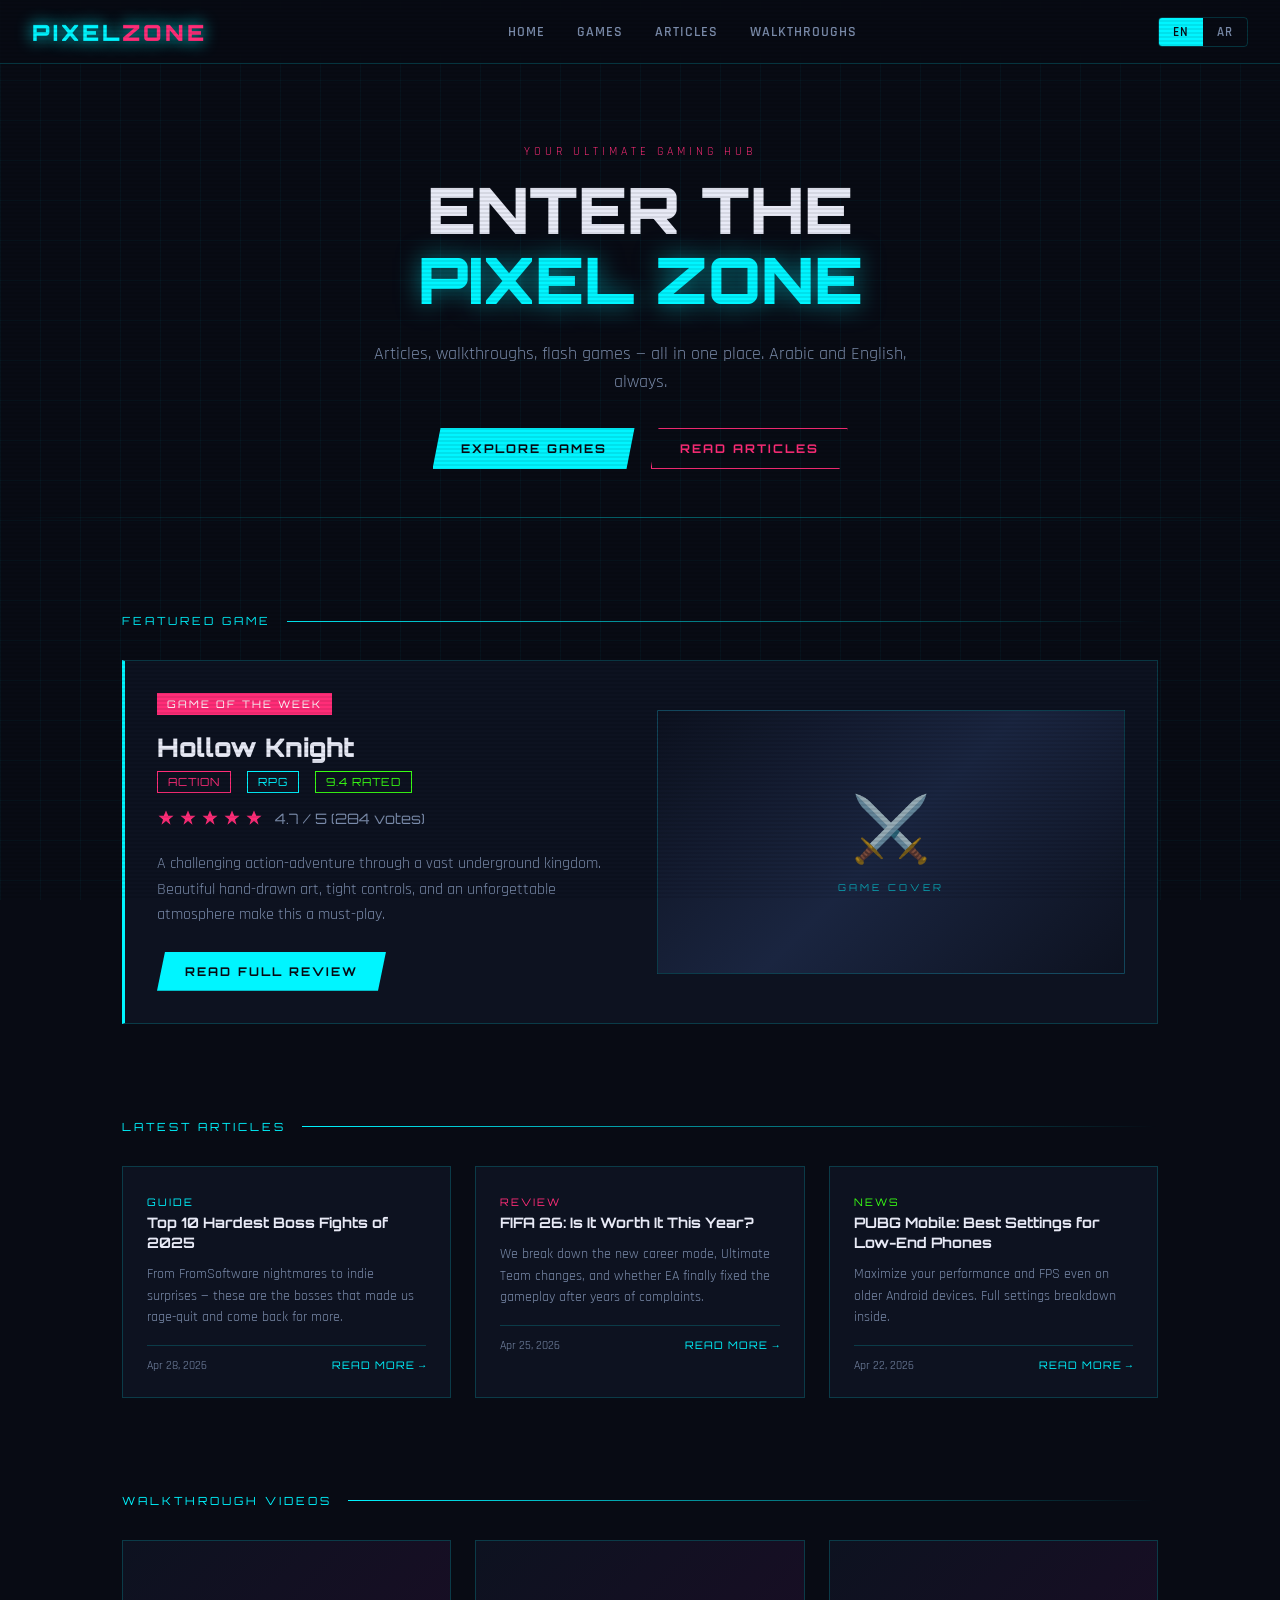
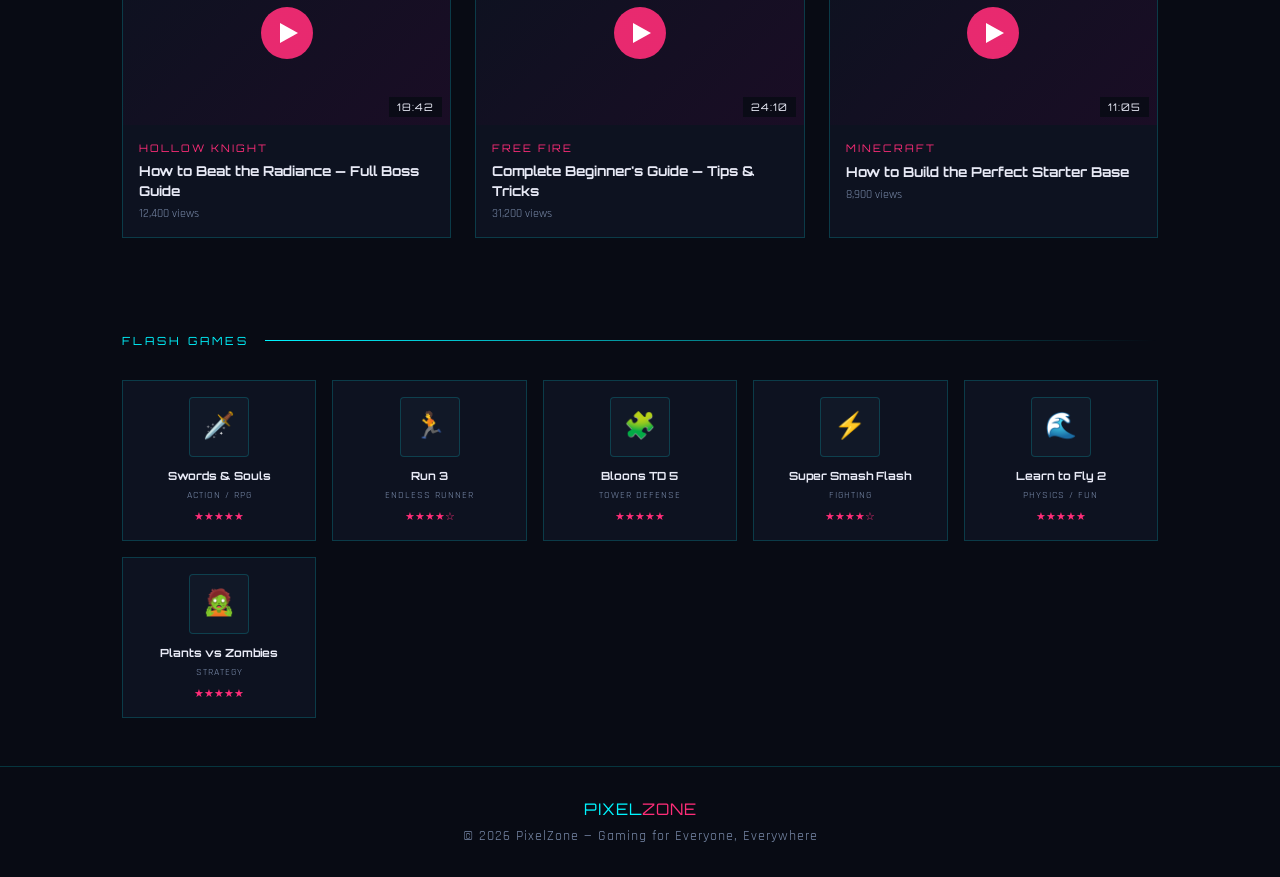
==== index.html @ 6fb19693 "Add files via upload" ====
<!DOCTYPE html>
<html lang="en">
<head>
<meta charset="UTF-8">
<meta name="viewport" content="width=device-width, initial-scale=1.0">
<link href="https://fonts.googleapis.com/css2?family=Orbitron:wght@400;700;900&family=Rajdhani:wght@300;400;600&display=swap" rel="stylesheet">
<style>
  *{margin:0;padding:0;box-sizing:border-box}
  :root{
    --neon-cyan:#00f5ff;
    --neon-pink:#ff2d78;
    --neon-green:#39ff14;
    --bg-dark:#080b14;
    --bg-card:#0d1220;
    --bg-card2:#111827;
    --text-main:#e8eaf6;
    --text-muted:#7a8baa;
    --border-glow:rgba(0,245,255,0.18);
  }
  body{background:var(--bg-dark);color:var(--text-main);font-family:'Rajdhani',sans-serif;min-height:100vh;overflow-x:hidden}
  .scanlines{position:fixed;top:0;left:0;width:100%;height:100%;pointer-events:none;background:repeating-linear-gradient(0deg,transparent,transparent 2px,rgba(0,0,0,0.08) 2px,rgba(0,0,0,0.08) 4px);z-index:999}
  .grid-bg{position:fixed;top:0;left:0;width:100%;height:100%;pointer-events:none;background-image:linear-gradient(rgba(0,245,255,0.04) 1px,transparent 1px),linear-gradient(90deg,rgba(0,245,255,0.04) 1px,transparent 1px);background-size:40px 40px;z-index:0}

  /* NAV */
  nav{position:sticky;top:0;z-index:100;background:rgba(8,11,20,0.92);backdrop-filter:blur(12px);border-bottom:1px solid var(--border-glow);padding:0 2rem;display:flex;align-items:center;justify-content:space-between;height:64px}
  .logo{font-family:'Orbitron',monospace;font-weight:900;font-size:1.4rem;letter-spacing:3px;color:var(--neon-cyan);text-shadow:0 0 16px var(--neon-cyan)}
  .logo span{color:var(--neon-pink)}
  .nav-links{display:flex;gap:2rem;list-style:none}
  .nav-links a{text-decoration:none;color:var(--text-muted);font-size:0.9rem;letter-spacing:1px;text-transform:uppercase;font-weight:600;transition:color 0.2s}
  .nav-links a:hover{color:var(--neon-cyan)}
  .lang-toggle{display:flex;border:1px solid var(--border-glow);border-radius:4px;overflow:hidden}
  .lang-btn{padding:6px 14px;font-size:0.8rem;font-family:'Rajdhani',sans-serif;font-weight:600;letter-spacing:1px;background:transparent;color:var(--text-muted);border:none;cursor:pointer;transition:all 0.2s}
  .lang-btn.active{background:var(--neon-cyan);color:#080b14}

  /* HERO */
  .hero{position:relative;z-index:1;padding:5rem 2rem 3rem;text-align:center}
  .hero-eyebrow{font-size:0.75rem;letter-spacing:4px;text-transform:uppercase;color:var(--neon-pink);margin-bottom:1rem}
  .hero-title{font-family:'Orbitron',monospace;font-size:clamp(2rem,6vw,4rem);font-weight:900;line-height:1.1;margin-bottom:1.5rem}
  .hero-title .line1{color:var(--text-main)}
  .hero-title .line2{color:var(--neon-cyan);text-shadow:0 0 24px rgba(0,245,255,0.5)}
  .hero-sub{color:var(--text-muted);font-size:1.1rem;max-width:540px;margin:0 auto 2rem;line-height:1.6}
  .hero-btns{display:flex;gap:1rem;justify-content:center;flex-wrap:wrap}
  .btn-primary{padding:12px 28px;background:var(--neon-cyan);color:#080b14;font-family:'Orbitron',monospace;font-size:0.75rem;font-weight:700;letter-spacing:2px;border:none;cursor:pointer;clip-path:polygon(8px 0%,100% 0%,calc(100% - 8px) 100%,0% 100%)}
  .btn-secondary{padding:12px 28px;background:transparent;color:var(--neon-pink);font-family:'Orbitron',monospace;font-size:0.75rem;font-weight:700;letter-spacing:2px;border:1px solid var(--neon-pink);cursor:pointer;clip-path:polygon(8px 0%,100% 0%,calc(100% - 8px) 100%,0% 100%)}

  /* SECTIONS */
  .section{position:relative;z-index:1;padding:3rem 2rem;max-width:1100px;margin:0 auto}
  .section-header{display:flex;align-items:center;gap:1rem;margin-bottom:2rem}
  .section-label{font-family:'Orbitron',monospace;font-size:0.7rem;letter-spacing:3px;text-transform:uppercase;color:var(--neon-cyan)}
  .section-line{flex:1;height:1px;background:linear-gradient(90deg,var(--neon-cyan),transparent)}
  .section-title{font-family:'Orbitron',monospace;font-size:1.1rem;font-weight:700;color:var(--text-main)}

  /* FEATURED GAME */
  .featured-card{background:var(--bg-card);border:1px solid var(--border-glow);border-left:3px solid var(--neon-cyan);padding:2rem;display:grid;grid-template-columns:1fr 1fr;gap:2rem;align-items:center}
  .featured-badge{display:inline-block;background:var(--neon-pink);color:#fff;font-size:0.65rem;font-family:'Orbitron',monospace;letter-spacing:2px;padding:4px 10px;margin-bottom:1rem}
  .featured-title{font-family:'Orbitron',monospace;font-size:1.6rem;font-weight:900;color:var(--text-main);margin-bottom:0.5rem}
  .featured-meta{display:flex;gap:1rem;margin-bottom:1rem;flex-wrap:wrap}
  .tag{font-size:0.7rem;padding:3px 10px;border:1px solid;font-family:'Orbitron',monospace;letter-spacing:1px}
  .tag-action{color:var(--neon-pink);border-color:var(--neon-pink)}
  .tag-rpg{color:var(--neon-cyan);border-color:var(--neon-cyan)}
  .tag-rated{color:var(--neon-green);border-color:var(--neon-green)}
  .featured-desc{color:var(--text-muted);line-height:1.6;margin-bottom:1.5rem;font-size:1rem}
  .star-rating{display:flex;gap:4px;align-items:center;margin-bottom:1.5rem}
  .star{width:18px;height:18px;fill:var(--neon-pink)}
  .rating-num{font-family:'Orbitron',monospace;font-size:0.9rem;color:var(--text-muted);margin-left:8px}
  .featured-img{aspect-ratio:16/9;background:linear-gradient(135deg,#0d1220 0%,#1a2540 50%,#0d1220 100%);border:1px solid var(--border-glow);display:flex;align-items:center;justify-content:center;position:relative;overflow:hidden}
  .game-art{width:100%;height:100%;display:flex;align-items:center;justify-content:center;flex-direction:column;gap:8px}
  .game-icon{font-size:3rem;opacity:0.8}
  .game-art-label{font-family:'Orbitron',monospace;font-size:0.6rem;letter-spacing:3px;color:var(--neon-cyan);opacity:0.6}

  /* ARTICLES GRID */
  .articles-grid{display:grid;grid-template-columns:repeat(auto-fill,minmax(280px,1fr));gap:1.5rem}
  .article-card{background:var(--bg-card);border:1px solid var(--border-glow);padding:1.5rem;cursor:pointer;transition:border-color 0.2s,transform 0.2s;position:relative;overflow:hidden}
  .article-card::before{content:'';position:absolute;top:0;left:0;right:0;height:2px;background:transparent;transition:background 0.2s}
  .article-card:hover{border-color:rgba(0,245,255,0.4);transform:translateY(-2px)}
  .article-card:hover::before{background:var(--neon-cyan)}
  .article-cat{font-size:0.65rem;font-family:'Orbitron',monospace;letter-spacing:2px;text-transform:uppercase;margin-bottom:0.75rem}
  .cat-guide{color:var(--neon-cyan)}
  .cat-review{color:var(--neon-pink)}
  .cat-news{color:var(--neon-green)}
  .article-title{font-family:'Orbitron',monospace;font-size:0.9rem;font-weight:700;color:var(--text-main);margin-bottom:0.75rem;line-height:1.4}
  .article-excerpt{color:var(--text-muted);font-size:0.9rem;line-height:1.5;margin-bottom:1rem}
  .article-footer{display:flex;justify-content:space-between;align-items:center;font-size:0.75rem;color:var(--text-muted);border-top:1px solid var(--border-glow);padding-top:0.75rem}
  .read-more{color:var(--neon-cyan);font-family:'Orbitron',monospace;font-size:0.65rem;letter-spacing:1px}

  /* WALKTHROUGHS */
  .wt-grid{display:grid;grid-template-columns:repeat(auto-fill,minmax(300px,1fr));gap:1.5rem}
  .wt-card{background:var(--bg-card);border:1px solid var(--border-glow);cursor:pointer;transition:border-color 0.2s;overflow:hidden}
  .wt-card:hover{border-color:rgba(255,45,120,0.5)}
  .wt-thumb{aspect-ratio:16/9;background:linear-gradient(135deg,#0d1220,#1a0d25);display:flex;align-items:center;justify-content:center;position:relative}
  .play-btn{width:52px;height:52px;background:rgba(255,45,120,0.9);border-radius:50%;display:flex;align-items:center;justify-content:center}
  .play-triangle{width:0;height:0;border-top:10px solid transparent;border-bottom:10px solid transparent;border-left:18px solid white;margin-left:4px}
  .wt-duration{position:absolute;bottom:8px;right:8px;background:rgba(8,11,20,0.85);font-family:'Orbitron',monospace;font-size:0.65rem;padding:3px 8px;color:var(--text-main);letter-spacing:1px}
  .wt-info{padding:1rem}
  .wt-game{font-size:0.65rem;font-family:'Orbitron',monospace;letter-spacing:2px;color:var(--neon-pink);margin-bottom:0.4rem}
  .wt-title{font-family:'Orbitron',monospace;font-size:0.85rem;font-weight:700;color:var(--text-main);line-height:1.4}
  .wt-views{font-size:0.75rem;color:var(--text-muted);margin-top:0.4rem}

  /* FLASH GAMES PREVIEW */
  .games-row{display:grid;grid-template-columns:repeat(auto-fill,minmax(160px,1fr));gap:1rem}
  .game-card{background:var(--bg-card);border:1px solid var(--border-glow);padding:1rem;text-align:center;cursor:pointer;transition:all 0.2s}
  .game-card:hover{border-color:var(--neon-green);background:var(--bg-card2)}
  .game-thumb{width:60px;height:60px;margin:0 auto 0.75rem;background:var(--bg-card2);border:1px solid var(--border-glow);border-radius:4px;display:flex;align-items:center;justify-content:center;font-size:1.6rem}
  .game-name{font-family:'Orbitron',monospace;font-size:0.7rem;font-weight:700;color:var(--text-main);margin-bottom:0.3rem}
  .game-genre{font-size:0.65rem;color:var(--text-muted);letter-spacing:1px}
  .game-stars{display:flex;justify-content:center;gap:2px;margin-top:0.5rem}
  .gs{font-size:0.7rem;color:var(--neon-pink)}

  /* FOOTER */
  footer{position:relative;z-index:1;border-top:1px solid var(--border-glow);padding:2rem;text-align:center;color:var(--text-muted);font-size:0.85rem;letter-spacing:1px}
  footer .footer-logo{font-family:'Orbitron',monospace;font-size:1rem;color:var(--neon-cyan);margin-bottom:0.5rem}

  /* ARABIC */
  [dir="rtl"]{font-family:'Rajdhani',sans-serif}
  [dir="rtl"] .featured-card{direction:rtl}
  [dir="rtl"] .section-line{background:linear-gradient(270deg,var(--neon-cyan),transparent)}
  [dir="rtl"] .featured-card{border-left:none;border-right:3px solid var(--neon-cyan)}

  .glow-line{width:100%;height:1px;background:linear-gradient(90deg,transparent,var(--neon-cyan),transparent);margin:0 auto 3rem;opacity:0.4;position:relative;z-index:1}
</style>
</head>
<body>
<div class="scanlines"></div>
<div class="grid-bg"></div>

<nav>
  <div class="logo">PIXEL<span>ZONE</span></div>
  <ul class="nav-links" id="navLinks">
    <li><a href="#">Home</a></li>
    <li><a href="#">Games</a></li>
    <li><a href="#">Articles</a></li>
    <li><a href="#">Walkthroughs</a></li>
  </ul>
  <div class="lang-toggle">
    <button class="lang-btn active" onclick="setLang('en')">EN</button>
    <button class="lang-btn" onclick="setLang('ar')">AR</button>
  </div>
</nav>

<div class="hero" id="heroSection">
  <p class="hero-eyebrow" id="heroEyebrow">YOUR ULTIMATE GAMING HUB</p>
  <h1 class="hero-title">
    <div class="line1" id="heroLine1">ENTER THE</div>
    <div class="line2" id="heroLine2">PIXEL ZONE</div>
  </h1>
  <p class="hero-sub" id="heroSub">Articles, walkthroughs, flash games — all in one place. Arabic and English, always.</p>
  <div class="hero-btns">
    <button class="btn-primary" id="heroCta1">EXPLORE GAMES</button>
    <button class="btn-secondary" id="heroCta2">READ ARTICLES</button>
  </div>
</div>

<div class="glow-line"></div>

<!-- FEATURED GAME -->
<div class="section">
  <div class="section-header">
    <span class="section-label" id="featuredLabel">Featured Game</span>
    <div class="section-line"></div>
  </div>
  <div class="featured-card">
    <div>
      <span class="featured-badge" id="featuredBadge">GAME OF THE WEEK</span>
      <h2 class="featured-title">Hollow Knight</h2>
      <div class="featured-meta">
        <span class="tag tag-action" id="tagAction">ACTION</span>
        <span class="tag tag-rpg">RPG</span>
        <span class="tag tag-rated" id="tagRated">9.4 RATED</span>
      </div>
      <div class="star-rating">
        <svg class="star" viewBox="0 0 24 24"><polygon points="12,2 15,9 22,9 16,14 18,21 12,16 6,21 8,14 2,9 9,9"/></svg>
        <svg class="star" viewBox="0 0 24 24"><polygon points="12,2 15,9 22,9 16,14 18,21 12,16 6,21 8,14 2,9 9,9"/></svg>
        <svg class="star" viewBox="0 0 24 24"><polygon points="12,2 15,9 22,9 16,14 18,21 12,16 6,21 8,14 2,9 9,9"/></svg>
        <svg class="star" viewBox="0 0 24 24"><polygon points="12,2 15,9 22,9 16,14 18,21 12,16 6,21 8,14 2,9 9,9"/></svg>
        <svg class="star" viewBox="0 0 24 24"><polygon points="12,2 15,9 22,9 16,14 18,21 12,16 6,21 8,14 2,9 9,9"/></svg>
        <span class="rating-num" id="ratingNum">4.7 / 5 (284 votes)</span>
      </div>
      <p class="featured-desc" id="featuredDesc">A challenging action-adventure through a vast underground kingdom. Beautiful hand-drawn art, tight controls, and an unforgettable atmosphere make this a must-play.</p>
      <button class="btn-primary" id="featuredBtn">READ FULL REVIEW</button>
    </div>
    <div class="featured-img">
      <div class="game-art">
        <div style="font-size:4rem;opacity:0.7">⚔️</div>
        <span class="game-art-label">GAME COVER</span>
      </div>
    </div>
  </div>
</div>

<!-- LATEST ARTICLES -->
<div class="section">
  <div class="section-header">
    <span class="section-label" id="articlesLabel">Latest Articles</span>
    <div class="section-line"></div>
  </div>
  <div class="articles-grid" id="articlesGrid">
    <div class="article-card">
      <span class="article-cat cat-guide" id="catGuide1">GUIDE</span>
      <h3 class="article-title" id="art1Title">Top 10 Hardest Boss Fights of 2025</h3>
      <p class="article-excerpt" id="art1Desc">From FromSoftware nightmares to indie surprises — these are the bosses that made us rage-quit and come back for more.</p>
      <div class="article-footer">
        <span>Apr 28, 2026</span>
        <span class="read-more" id="readMore1">READ MORE →</span>
      </div>
    </div>
    <div class="article-card">
      <span class="article-cat cat-review" id="catReview2">REVIEW</span>
      <h3 class="article-title" id="art2Title">FIFA 26: Is It Worth It This Year?</h3>
      <p class="article-excerpt" id="art2Desc">We break down the new career mode, Ultimate Team changes, and whether EA finally fixed the gameplay after years of complaints.</p>
      <div class="article-footer">
        <span>Apr 25, 2026</span>
        <span class="read-more" id="readMore2">READ MORE →</span>
      </div>
    </div>
    <div class="article-card">
      <span class="article-cat cat-news" id="catNews3">NEWS</span>
      <h3 class="article-title" id="art3Title">PUBG Mobile: Best Settings for Low-End Phones</h3>
      <p class="article-excerpt" id="art3Desc">Maximize your performance and FPS even on older Android devices. Full settings breakdown inside.</p>
      <div class="article-footer">
        <span>Apr 22, 2026</span>
        <span class="read-more" id="readMore3">READ MORE →</span>
      </div>
    </div>
  </div>
</div>

<!-- WALKTHROUGHS -->
<div class="section">
  <div class="section-header">
    <span class="section-label" id="wtLabel">Walkthrough Videos</span>
    <div class="section-line"></div>
  </div>
  <div class="wt-grid">
    <div class="wt-card">
      <div class="wt-thumb">
        <div class="play-btn"><div class="play-triangle"></div></div>
        <span class="wt-duration">18:42</span>
      </div>
      <div class="wt-info">
        <p class="wt-game">HOLLOW KNIGHT</p>
        <p class="wt-title" id="wt1Title">How to Beat the Radiance — Full Boss Guide</p>
        <p class="wt-views" id="wt1Views">12,400 views</p>
      </div>
    </div>
    <div class="wt-card">
      <div class="wt-thumb">
        <div class="play-btn"><div class="play-triangle"></div></div>
        <span class="wt-duration">24:10</span>
      </div>
      <div class="wt-info">
        <p class="wt-game">FREE FIRE</p>
        <p class="wt-title" id="wt2Title">Complete Beginner's Guide — Tips & Tricks</p>
        <p class="wt-views" id="wt2Views">31,200 views</p>
      </div>
    </div>
    <div class="wt-card">
      <div class="wt-thumb">
        <div class="play-btn"><div class="play-triangle"></div></div>
        <span class="wt-duration">11:05</span>
      </div>
      <div class="wt-info">
        <p class="wt-game">MINECRAFT</p>
        <p class="wt-title" id="wt3Title">How to Build the Perfect Starter Base</p>
        <p class="wt-views" id="wt3Views">8,900 views</p>
      </div>
    </div>
  </div>
</div>

<!-- FLASH GAMES -->
<div class="section">
  <div class="section-header">
    <span class="section-label" id="flashLabel">Flash Games</span>
    <div class="section-line"></div>
  </div>
  <div class="games-row">
    <div class="game-card">
      <div class="game-thumb">🗡️</div>
      <p class="game-name">Swords & Souls</p>
      <p class="game-genre">ACTION / RPG</p>
      <div class="game-stars"><span class="gs">★★★★★</span></div>
    </div>
    <div class="game-card">
      <div class="game-thumb">🏃</div>
      <p class="game-name">Run 3</p>
      <p class="game-genre">ENDLESS RUNNER</p>
      <div class="game-stars"><span class="gs">★★★★☆</span></div>
    </div>
    <div class="game-card">
      <div class="game-thumb">🧩</div>
      <p class="game-name">Bloons TD 5</p>
      <p class="game-genre">TOWER DEFENSE</p>
      <div class="game-stars"><span class="gs">★★★★★</span></div>
    </div>
    <div class="game-card">
      <div class="game-thumb">⚡</div>
      <p class="game-name">Super Smash Flash</p>
      <p class="game-genre">FIGHTING</p>
      <div class="game-stars"><span class="gs">★★★★☆</span></div>
    </div>
    <div class="game-card">
      <div class="game-thumb">🌊</div>
      <p class="game-name">Learn to Fly 2</p>
      <p class="game-genre">PHYSICS / FUN</p>
      <div class="game-stars"><span class="gs">★★★★★</span></div>
    </div>
    <div class="game-card">
      <div class="game-thumb">🧟</div>
      <p class="game-name">Plants vs Zombies</p>
      <p class="game-genre">STRATEGY</p>
      <div class="game-stars"><span class="gs">★★★★★</span></div>
    </div>
  </div>
</div>

<footer>
  <div class="footer-logo">PIXEL<span style="color:var(--neon-pink)">ZONE</span></div>
  <p id="footerText">© 2026 PixelZone — Gaming for Everyone, Everywhere</p>
</footer>

<script>
const translations = {
  en: {
    navHome:'Home', navGames:'Games', navArticles:'Articles', navWT:'Walkthroughs',
    heroEyebrow:'YOUR ULTIMATE GAMING HUB',
    heroLine1:'ENTER THE', heroLine2:'PIXEL ZONE',
    heroSub:'Articles, walkthroughs, flash games — all in one place. Arabic and English, always.',
    heroCta1:'EXPLORE GAMES', heroCta2:'READ ARTICLES',
    featuredLabel:'Featured Game', featuredBadge:'GAME OF THE WEEK',
    tagAction:'ACTION', tagRated:'9.4 RATED', ratingNum:'4.7 / 5 (284 votes)',
    featuredDesc:'A challenging action-adventure through a vast underground kingdom. Beautiful hand-drawn art, tight controls, and an unforgettable atmosphere make this a must-play.',
    featuredBtn:'READ FULL REVIEW',
    articlesLabel:'Latest Articles',
    catGuide1:'GUIDE', catReview2:'REVIEW', catNews3:'NEWS',
    art1Title:'Top 10 Hardest Boss Fights of 2025',
    art1Desc:'From FromSoftware nightmares to indie surprises — these are the bosses that made us rage-quit and come back for more.',
    art2Title:'FIFA 26: Is It Worth It This Year?',
    art2Desc:"We break down the new career mode, Ultimate Team changes, and whether EA finally fixed the gameplay.",
    art3Title:'PUBG Mobile: Best Settings for Low-End Phones',
    art3Desc:'Maximize your performance and FPS even on older Android devices. Full settings breakdown inside.',
    readMore1:'READ MORE →', readMore2:'READ MORE →', readMore3:'READ MORE →',
    wtLabel:'Walkthrough Videos',
    wt1Title:'How to Beat the Radiance — Full Boss Guide', wt1Views:'12,400 views',
    wt2Title:"Complete Beginner's Guide — Tips & Tricks", wt2Views:'31,200 views',
    wt3Title:'How to Build the Perfect Starter Base', wt3Views:'8,900 views',
    flashLabel:'Flash Games',
    footerText:'© 2026 PixelZone — Gaming for Everyone, Everywhere'
  },
  ar: {
    navHome:'الرئيسية', navGames:'الألعاب', navArticles:'المقالات', navWT:'الشروحات',
    heroEyebrow:'وجهتك الأولى في عالم الألعاب',
    heroLine1:'ادخل إلى', heroLine2:'بيكسل زون',
    heroSub:'مقالات، شروحات، وألعاب فلاش — كل شيء في مكان واحد. بالعربي والإنجليزي دايمًا.',
    heroCta1:'استكشف الألعاب', heroCta2:'اقرأ المقالات',
    featuredLabel:'لعبة مميزة', featuredBadge:'لعبة الأسبوع',
    tagAction:'أكشن', tagRated:'تقييم 9.4', ratingNum:'4.7 / 5 (284 صوت)',
    featuredDesc:'مغامرة أكشن صعبة في مملكة تحت الأرض. رسومات يدوية جميلة وتحكم دقيق وأجواء لا تُنسى.',
    featuredBtn:'اقرأ المراجعة الكاملة',
    articlesLabel:'أحدث المقالات',
    catGuide1:'دليل', catReview2:'مراجعة', catNews3:'أخبار',
    art1Title:'أصعب 10 معارك ضد بوسات في 2025',
    art1Desc:'من كوابيس فروم سوفت وير إلى مفاجآت الألعاب المستقلة — هؤلاء هم البوسات اللي خلونا نقفل اللعبة ونرجع.',
    art2Title:'فيفا 26: يستاهل تشتريه هذا العام؟',
    art2Desc:'نحلل وضع مود الكاريير وتغييرات الأولتيميت تيم وإذا كانت EA أصلحت اللعبة أخيرًا.',
    art3Title:'PUBG موبايل: أفضل إعدادات للهواتف القديمة',
    art3Desc:'حسّن أداءك وFPS حتى على الأجهزة القديمة. شرح كامل للإعدادات بالداخل.',
    readMore1:'اقرأ المزيد ←', readMore2:'اقرأ المزيد ←', readMore3:'اقرأ المزيد ←',
    wtLabel:'فيديوهات الشرح والتخطي',
    wt1Title:'كيف تهزم Radiance — دليل كامل للبوس', wt1Views:'12,400 مشاهدة',
    wt2Title:'دليل المبتدئين الكامل — نصايح وحيل', wt2Views:'31,200 مشاهدة',
    wt3Title:'كيف تبني أفضل قاعدة بداية في ماينكرافت', wt3Views:'8,900 مشاهدة',
    flashLabel:'ألعاب فلاش',
    footerText:'© 2026 PixelZون — الألعاب للجميع، في كل مكان'
  }
};

function setLang(lang) {
  const t = translations[lang];
  const dir = lang === 'ar' ? 'rtl' : 'ltr';
  document.body.setAttribute('dir', dir);
  document.querySelectorAll('.lang-btn').forEach(b => b.classList.remove('active'));
  document.querySelector(`.lang-btn:${lang==='en'?'first':'last'}-child`).classList.add('active');
  const ids = Object.keys(t);
  ids.forEach(id => {
    const el = document.getElementById(id);
    if(el) el.textContent = t[id];
  });
  const links = document.querySelectorAll('.nav-links a');
  if(links.length >= 4){
    links[0].textContent = t.navHome;
    links[1].textContent = t.navGames;
    links[2].textContent = t.navArticles;
    links[3].textContent = t.navWT;
  }
}
</script>
</body>
</html>
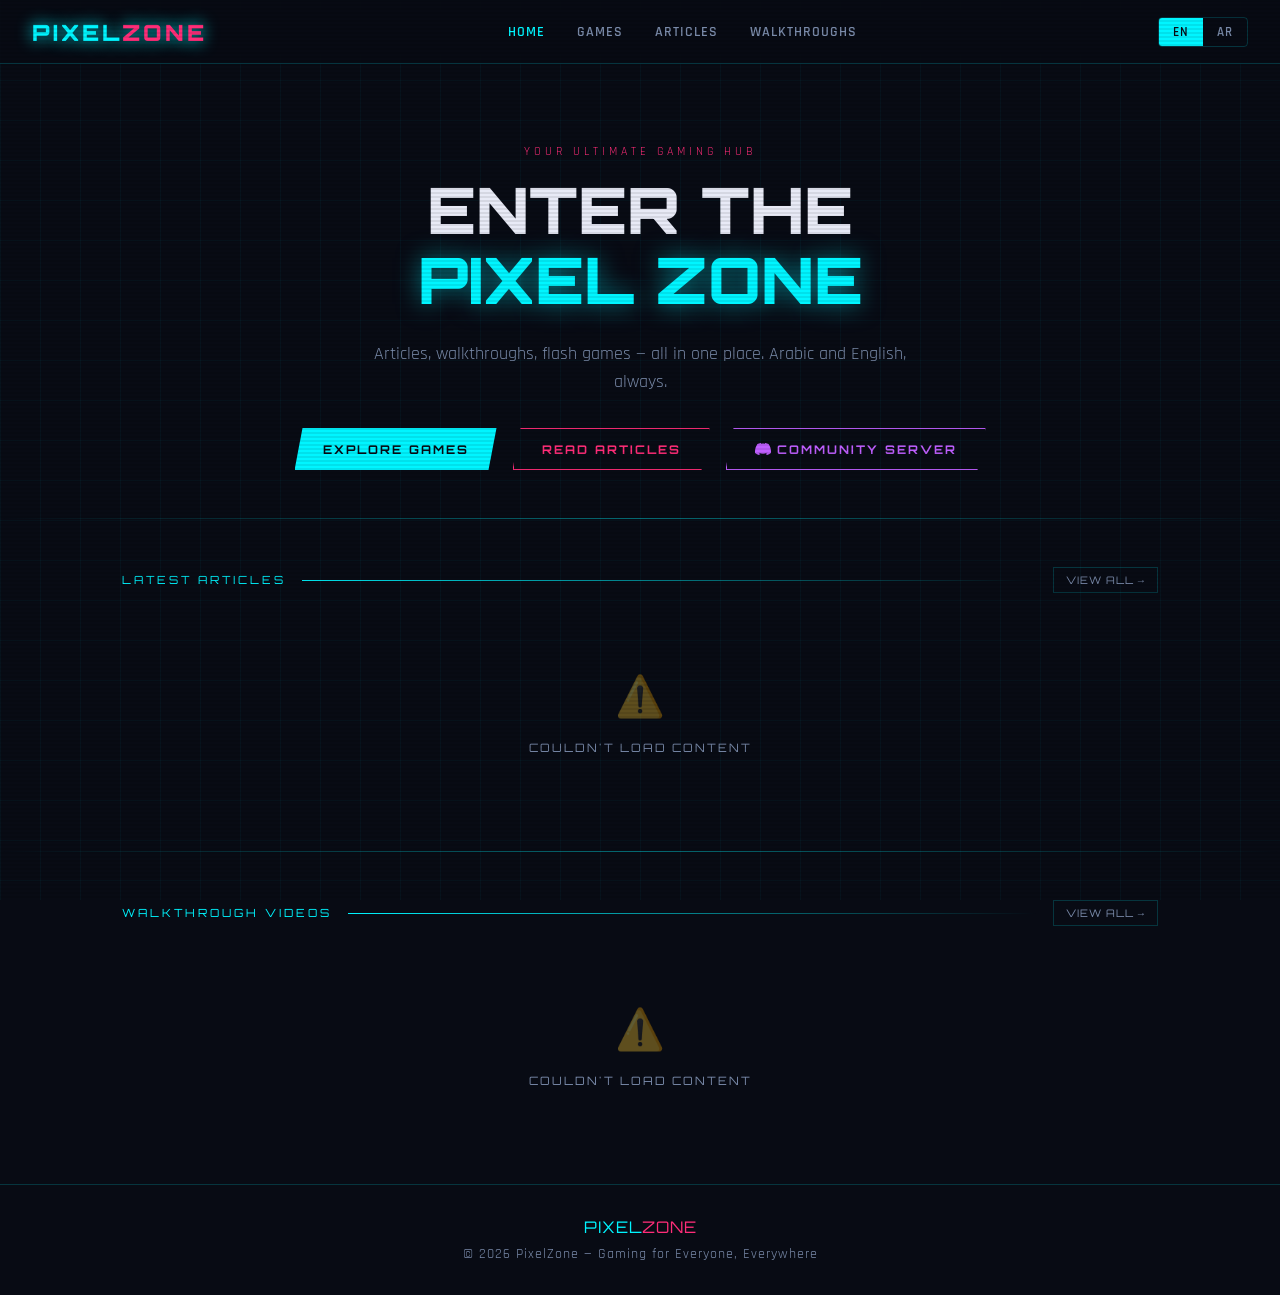
==== commit 39787bb8: "Update index.html" ====
--- a/index.html
+++ b/index.html
@@ -3,6 +3,7 @@
 <head>
 <meta charset="UTF-8">
 <meta name="viewport" content="width=device-width, initial-scale=1.0">
+<title>PixelZone — Your Ultimate Gaming Hub</title>
 <link href="https://fonts.googleapis.com/css2?family=Orbitron:wght@400;700;900&family=Rajdhani:wght@300;400;600&display=swap" rel="stylesheet">
 <style>
   *{margin:0;padding:0;box-sizing:border-box}
@@ -10,6 +11,7 @@
     --neon-cyan:#00f5ff;
     --neon-pink:#ff2d78;
     --neon-green:#39ff14;
+    --neon-purple:#bf5fff;
     --bg-dark:#080b14;
     --bg-card:#0d1220;
     --bg-card2:#111827;
@@ -21,18 +23,16 @@
   .scanlines{position:fixed;top:0;left:0;width:100%;height:100%;pointer-events:none;background:repeating-linear-gradient(0deg,transparent,transparent 2px,rgba(0,0,0,0.08) 2px,rgba(0,0,0,0.08) 4px);z-index:999}
   .grid-bg{position:fixed;top:0;left:0;width:100%;height:100%;pointer-events:none;background-image:linear-gradient(rgba(0,245,255,0.04) 1px,transparent 1px),linear-gradient(90deg,rgba(0,245,255,0.04) 1px,transparent 1px);background-size:40px 40px;z-index:0}
 
-  /* NAV */
   nav{position:sticky;top:0;z-index:100;background:rgba(8,11,20,0.92);backdrop-filter:blur(12px);border-bottom:1px solid var(--border-glow);padding:0 2rem;display:flex;align-items:center;justify-content:space-between;height:64px}
-  .logo{font-family:'Orbitron',monospace;font-weight:900;font-size:1.4rem;letter-spacing:3px;color:var(--neon-cyan);text-shadow:0 0 16px var(--neon-cyan)}
+  .logo{font-family:'Orbitron',monospace;font-weight:900;font-size:1.4rem;letter-spacing:3px;color:var(--neon-cyan);text-shadow:0 0 16px var(--neon-cyan);text-decoration:none}
   .logo span{color:var(--neon-pink)}
   .nav-links{display:flex;gap:2rem;list-style:none}
   .nav-links a{text-decoration:none;color:var(--text-muted);font-size:0.9rem;letter-spacing:1px;text-transform:uppercase;font-weight:600;transition:color 0.2s}
-  .nav-links a:hover{color:var(--neon-cyan)}
+  .nav-links a:hover,.nav-links a.active{color:var(--neon-cyan)}
   .lang-toggle{display:flex;border:1px solid var(--border-glow);border-radius:4px;overflow:hidden}
   .lang-btn{padding:6px 14px;font-size:0.8rem;font-family:'Rajdhani',sans-serif;font-weight:600;letter-spacing:1px;background:transparent;color:var(--text-muted);border:none;cursor:pointer;transition:all 0.2s}
   .lang-btn.active{background:var(--neon-cyan);color:#080b14}
 
-  /* HERO */
   .hero{position:relative;z-index:1;padding:5rem 2rem 3rem;text-align:center}
   .hero-eyebrow{font-size:0.75rem;letter-spacing:4px;text-transform:uppercase;color:var(--neon-pink);margin-bottom:1rem}
   .hero-title{font-family:'Orbitron',monospace;font-size:clamp(2rem,6vw,4rem);font-weight:900;line-height:1.1;margin-bottom:1.5rem}
@@ -40,83 +40,70 @@
   .hero-title .line2{color:var(--neon-cyan);text-shadow:0 0 24px rgba(0,245,255,0.5)}
   .hero-sub{color:var(--text-muted);font-size:1.1rem;max-width:540px;margin:0 auto 2rem;line-height:1.6}
   .hero-btns{display:flex;gap:1rem;justify-content:center;flex-wrap:wrap}
-  .btn-primary{padding:12px 28px;background:var(--neon-cyan);color:#080b14;font-family:'Orbitron',monospace;font-size:0.75rem;font-weight:700;letter-spacing:2px;border:none;cursor:pointer;clip-path:polygon(8px 0%,100% 0%,calc(100% - 8px) 100%,0% 100%)}
-  .btn-secondary{padding:12px 28px;background:transparent;color:var(--neon-pink);font-family:'Orbitron',monospace;font-size:0.75rem;font-weight:700;letter-spacing:2px;border:1px solid var(--neon-pink);cursor:pointer;clip-path:polygon(8px 0%,100% 0%,calc(100% - 8px) 100%,0% 100%)}
-
-  /* SECTIONS */
+  .btn-primary{padding:12px 28px;background:var(--neon-cyan);color:#080b14;font-family:'Orbitron',monospace;font-size:0.75rem;font-weight:700;letter-spacing:2px;border:none;cursor:pointer;clip-path:polygon(8px 0%,100% 0%,calc(100% - 8px) 100%,0% 100%);text-decoration:none;display:inline-flex;align-items:center;transition:opacity 0.2s}
+  .btn-primary:hover{opacity:0.85}
+  .btn-secondary{padding:12px 28px;background:transparent;color:var(--neon-pink);font-family:'Orbitron',monospace;font-size:0.75rem;font-weight:700;letter-spacing:2px;border:1px solid var(--neon-pink);cursor:pointer;clip-path:polygon(8px 0%,100% 0%,calc(100% - 8px) 100%,0% 100%);text-decoration:none;display:inline-flex;align-items:center;transition:background 0.2s}
+  .btn-secondary:hover{background:rgba(255,45,120,0.1)}
+  .btn-discord{padding:12px 28px;background:transparent;color:var(--neon-purple);font-family:'Orbitron',monospace;font-size:0.75rem;font-weight:700;letter-spacing:2px;border:1px solid var(--neon-purple);cursor:pointer;clip-path:polygon(8px 0%,100% 0%,calc(100% - 8px) 100%,0% 100%);text-decoration:none;display:inline-flex;align-items:center;gap:6px;transition:all 0.2s}
+  .btn-discord:hover{background:var(--neon-purple);color:#080b14}
+
   .section{position:relative;z-index:1;padding:3rem 2rem;max-width:1100px;margin:0 auto}
   .section-header{display:flex;align-items:center;gap:1rem;margin-bottom:2rem}
-  .section-label{font-family:'Orbitron',monospace;font-size:0.7rem;letter-spacing:3px;text-transform:uppercase;color:var(--neon-cyan)}
+  .section-label{font-family:'Orbitron',monospace;font-size:0.7rem;letter-spacing:3px;text-transform:uppercase;color:var(--neon-cyan);white-space:nowrap}
   .section-line{flex:1;height:1px;background:linear-gradient(90deg,var(--neon-cyan),transparent)}
-  .section-title{font-family:'Orbitron',monospace;font-size:1.1rem;font-weight:700;color:var(--text-main)}
-
-  /* FEATURED GAME */
-  .featured-card{background:var(--bg-card);border:1px solid var(--border-glow);border-left:3px solid var(--neon-cyan);padding:2rem;display:grid;grid-template-columns:1fr 1fr;gap:2rem;align-items:center}
-  .featured-badge{display:inline-block;background:var(--neon-pink);color:#fff;font-size:0.65rem;font-family:'Orbitron',monospace;letter-spacing:2px;padding:4px 10px;margin-bottom:1rem}
-  .featured-title{font-family:'Orbitron',monospace;font-size:1.6rem;font-weight:900;color:var(--text-main);margin-bottom:0.5rem}
-  .featured-meta{display:flex;gap:1rem;margin-bottom:1rem;flex-wrap:wrap}
-  .tag{font-size:0.7rem;padding:3px 10px;border:1px solid;font-family:'Orbitron',monospace;letter-spacing:1px}
-  .tag-action{color:var(--neon-pink);border-color:var(--neon-pink)}
-  .tag-rpg{color:var(--neon-cyan);border-color:var(--neon-cyan)}
-  .tag-rated{color:var(--neon-green);border-color:var(--neon-green)}
-  .featured-desc{color:var(--text-muted);line-height:1.6;margin-bottom:1.5rem;font-size:1rem}
-  .star-rating{display:flex;gap:4px;align-items:center;margin-bottom:1.5rem}
-  .star{width:18px;height:18px;fill:var(--neon-pink)}
-  .rating-num{font-family:'Orbitron',monospace;font-size:0.9rem;color:var(--text-muted);margin-left:8px}
-  .featured-img{aspect-ratio:16/9;background:linear-gradient(135deg,#0d1220 0%,#1a2540 50%,#0d1220 100%);border:1px solid var(--border-glow);display:flex;align-items:center;justify-content:center;position:relative;overflow:hidden}
-  .game-art{width:100%;height:100%;display:flex;align-items:center;justify-content:center;flex-direction:column;gap:8px}
-  .game-icon{font-size:3rem;opacity:0.8}
-  .game-art-label{font-family:'Orbitron',monospace;font-size:0.6rem;letter-spacing:3px;color:var(--neon-cyan);opacity:0.6}
-
-  /* ARTICLES GRID */
+  .view-all{font-family:'Orbitron',monospace;font-size:0.65rem;letter-spacing:1px;color:var(--text-muted);text-decoration:none;white-space:nowrap;border:1px solid var(--border-glow);padding:5px 12px;transition:all 0.2s}
+  .view-all:hover{color:var(--neon-cyan);border-color:var(--neon-cyan)}
+
+  /* Article cards */
   .articles-grid{display:grid;grid-template-columns:repeat(auto-fill,minmax(280px,1fr));gap:1.5rem}
-  .article-card{background:var(--bg-card);border:1px solid var(--border-glow);padding:1.5rem;cursor:pointer;transition:border-color 0.2s,transform 0.2s;position:relative;overflow:hidden}
+  .article-card{background:var(--bg-card);border:1px solid var(--border-glow);padding:1.5rem;transition:border-color 0.2s,transform 0.2s;position:relative;overflow:hidden;text-decoration:none;display:block}
   .article-card::before{content:'';position:absolute;top:0;left:0;right:0;height:2px;background:transparent;transition:background 0.2s}
   .article-card:hover{border-color:rgba(0,245,255,0.4);transform:translateY(-2px)}
   .article-card:hover::before{background:var(--neon-cyan)}
-  .article-cat{font-size:0.65rem;font-family:'Orbitron',monospace;letter-spacing:2px;text-transform:uppercase;margin-bottom:0.75rem}
-  .cat-guide{color:var(--neon-cyan)}
-  .cat-review{color:var(--neon-pink)}
-  .cat-news{color:var(--neon-green)}
-  .article-title{font-family:'Orbitron',monospace;font-size:0.9rem;font-weight:700;color:var(--text-main);margin-bottom:0.75rem;line-height:1.4}
+  .article-card[data-cat="REVIEW"]:hover::before{background:var(--neon-pink)}
+  .article-card[data-cat="NEWS"]:hover::before{background:var(--neon-green)}
+  .article-badge{font-size:0.65rem;font-family:'Orbitron',monospace;letter-spacing:2px;text-transform:uppercase;display:inline-block;padding:3px 10px;border:1px solid;margin-bottom:0.75rem}
+  .badge-GUIDE{color:var(--neon-cyan);border-color:var(--neon-cyan)}
+  .badge-REVIEW{color:var(--neon-pink);border-color:var(--neon-pink)}
+  .badge-NEWS{color:var(--neon-green);border-color:var(--neon-green)}
+  .badge-WALKTHROUGH{color:var(--neon-purple);border-color:var(--neon-purple)}
+  .article-title{font-family:'Orbitron',monospace;font-size:0.9rem;font-weight:700;color:var(--text-main);margin-bottom:0.75rem;line-height:1.4;margin-top:0.5rem}
   .article-excerpt{color:var(--text-muted);font-size:0.9rem;line-height:1.5;margin-bottom:1rem}
-  .article-footer{display:flex;justify-content:space-between;align-items:center;font-size:0.75rem;color:var(--text-muted);border-top:1px solid var(--border-glow);padding-top:0.75rem}
+  .article-meta-row{display:flex;justify-content:space-between;align-items:center;font-size:0.75rem;color:var(--text-muted);border-top:1px solid var(--border-glow);padding-top:0.75rem}
   .read-more{color:var(--neon-cyan);font-family:'Orbitron',monospace;font-size:0.65rem;letter-spacing:1px}
 
-  /* WALKTHROUGHS */
+  /* Walkthrough cards */
   .wt-grid{display:grid;grid-template-columns:repeat(auto-fill,minmax(300px,1fr));gap:1.5rem}
-  .wt-card{background:var(--bg-card);border:1px solid var(--border-glow);cursor:pointer;transition:border-color 0.2s;overflow:hidden}
-  .wt-card:hover{border-color:rgba(255,45,120,0.5)}
-  .wt-thumb{aspect-ratio:16/9;background:linear-gradient(135deg,#0d1220,#1a0d25);display:flex;align-items:center;justify-content:center;position:relative}
-  .play-btn{width:52px;height:52px;background:rgba(255,45,120,0.9);border-radius:50%;display:flex;align-items:center;justify-content:center}
+  .wt-card{background:var(--bg-card);border:1px solid var(--border-glow);overflow:hidden;text-decoration:none;display:block;transition:border-color 0.2s,transform 0.2s}
+  .wt-card:hover{border-color:rgba(255,45,120,0.5);transform:translateY(-2px)}
+  .wt-thumb{aspect-ratio:16/9;background:linear-gradient(135deg,#0d1220,#1a0d25);display:flex;align-items:center;justify-content:center;position:relative;overflow:hidden}
+  .wt-thumb img{width:100%;height:100%;object-fit:cover;position:absolute;top:0;left:0}
+  .play-btn{width:52px;height:52px;background:rgba(255,45,120,0.9);border-radius:50%;display:flex;align-items:center;justify-content:center;position:relative;z-index:2;transition:transform 0.2s,background 0.2s;flex-shrink:0}
+  .wt-card:hover .play-btn{transform:scale(1.1);background:var(--neon-pink)}
   .play-triangle{width:0;height:0;border-top:10px solid transparent;border-bottom:10px solid transparent;border-left:18px solid white;margin-left:4px}
-  .wt-duration{position:absolute;bottom:8px;right:8px;background:rgba(8,11,20,0.85);font-family:'Orbitron',monospace;font-size:0.65rem;padding:3px 8px;color:var(--text-main);letter-spacing:1px}
+  .wt-duration{position:absolute;bottom:8px;right:8px;background:rgba(8,11,20,0.85);font-family:'Orbitron',monospace;font-size:0.65rem;padding:3px 8px;color:var(--text-main);letter-spacing:1px;z-index:3}
   .wt-info{padding:1rem}
-  .wt-game{font-size:0.65rem;font-family:'Orbitron',monospace;letter-spacing:2px;color:var(--neon-pink);margin-bottom:0.4rem}
+  .wt-game{font-size:0.65rem;font-family:'Orbitron',monospace;letter-spacing:2px;color:var(--neon-pink);margin-bottom:0.4rem;text-transform:uppercase}
   .wt-title{font-family:'Orbitron',monospace;font-size:0.85rem;font-weight:700;color:var(--text-main);line-height:1.4}
   .wt-views{font-size:0.75rem;color:var(--text-muted);margin-top:0.4rem}
 
-  /* FLASH GAMES PREVIEW */
-  .games-row{display:grid;grid-template-columns:repeat(auto-fill,minmax(160px,1fr));gap:1rem}
-  .game-card{background:var(--bg-card);border:1px solid var(--border-glow);padding:1rem;text-align:center;cursor:pointer;transition:all 0.2s}
-  .game-card:hover{border-color:var(--neon-green);background:var(--bg-card2)}
-  .game-thumb{width:60px;height:60px;margin:0 auto 0.75rem;background:var(--bg-card2);border:1px solid var(--border-glow);border-radius:4px;display:flex;align-items:center;justify-content:center;font-size:1.6rem}
-  .game-name{font-family:'Orbitron',monospace;font-size:0.7rem;font-weight:700;color:var(--text-main);margin-bottom:0.3rem}
-  .game-genre{font-size:0.65rem;color:var(--text-muted);letter-spacing:1px}
-  .game-stars{display:flex;justify-content:center;gap:2px;margin-top:0.5rem}
-  .gs{font-size:0.7rem;color:var(--neon-pink)}
-
-  /* FOOTER */
+  /* Skeletons */
+  .skeleton{background:linear-gradient(90deg,var(--bg-card) 25%,#161e30 50%,var(--bg-card) 75%);background-size:200% 100%;animation:shimmer 1.4s infinite;border-radius:2px}
+  @keyframes shimmer{0%{background-position:200% 0}100%{background-position:-200% 0}}
+  .skel-card{background:var(--bg-card);border:1px solid var(--border-glow);padding:1.5rem}
+  .skel-line{height:12px;margin-bottom:12px;border-radius:2px}
+  .skel-wt{background:var(--bg-card);border:1px solid var(--border-glow);overflow:hidden}
+
+  /* State boxes */
+  .state-box{grid-column:1/-1;text-align:center;padding:3rem 2rem;color:var(--text-muted)}
+  .state-box .icon{font-size:2.5rem;opacity:0.35;margin-bottom:1rem}
+  .state-box p{font-family:'Orbitron',monospace;font-size:0.72rem;letter-spacing:2px}
+
   footer{position:relative;z-index:1;border-top:1px solid var(--border-glow);padding:2rem;text-align:center;color:var(--text-muted);font-size:0.85rem;letter-spacing:1px}
   footer .footer-logo{font-family:'Orbitron',monospace;font-size:1rem;color:var(--neon-cyan);margin-bottom:0.5rem}
-
-  /* ARABIC */
-  [dir="rtl"]{font-family:'Rajdhani',sans-serif}
-  [dir="rtl"] .featured-card{direction:rtl}
+  .glow-line{width:100%;height:1px;background:linear-gradient(90deg,transparent,var(--neon-cyan),transparent);opacity:0.4;position:relative;z-index:1;margin:0}
+
   [dir="rtl"] .section-line{background:linear-gradient(270deg,var(--neon-cyan),transparent)}
-  [dir="rtl"] .featured-card{border-left:none;border-right:3px solid var(--neon-cyan)}
-
-  .glow-line{width:100%;height:1px;background:linear-gradient(90deg,transparent,var(--neon-cyan),transparent);margin:0 auto 3rem;opacity:0.4;position:relative;z-index:1}
 </style>
 </head>
 <body>
@@ -124,12 +111,12 @@
 <div class="grid-bg"></div>
 
 <nav>
-  <div class="logo">PIXEL<span>ZONE</span></div>
-  <ul class="nav-links" id="navLinks">
-    <li><a href="#">Home</a></li>
-    <li><a href="#">Games</a></li>
-    <li><a href="#">Articles</a></li>
-    <li><a href="#">Walkthroughs</a></li>
+  <a href="index.html" class="logo">PIXEL<span>ZONE</span></a>
+  <ul class="nav-links">
+    <li><a href="index.html" class="active">Home</a></li>
+    <li><a href="Games/index.html">Games</a></li>
+    <li><a href="Articles/index.html">Articles</a></li>
+    <li><a href="Walkthroughs/index.html">Walkthroughs</a></li>
   </ul>
   <div class="lang-toggle">
     <button class="lang-btn active" onclick="setLang('en')">EN</button>
@@ -137,261 +124,130 @@
   </div>
 </nav>
 
-<div class="hero" id="heroSection">
-  <p class="hero-eyebrow" id="heroEyebrow">YOUR ULTIMATE GAMING HUB</p>
+<div class="hero">
+  <p class="hero-eyebrow">YOUR ULTIMATE GAMING HUB</p>
   <h1 class="hero-title">
-    <div class="line1" id="heroLine1">ENTER THE</div>
-    <div class="line2" id="heroLine2">PIXEL ZONE</div>
+    <div class="line1">ENTER THE</div>
+    <div class="line2">PIXEL ZONE</div>
   </h1>
-  <p class="hero-sub" id="heroSub">Articles, walkthroughs, flash games — all in one place. Arabic and English, always.</p>
+  <p class="hero-sub">Articles, walkthroughs, flash games — all in one place. Arabic and English, always.</p>
   <div class="hero-btns">
-    <button class="btn-primary" id="heroCta1">EXPLORE GAMES</button>
-    <button class="btn-secondary" id="heroCta2">READ ARTICLES</button>
+    <a href="Games/index.html" class="btn-primary">EXPLORE GAMES</a>
+    <a href="Articles/index.html" class="btn-secondary">READ ARTICLES</a>
+    <a href="https://discord.gg/dXzpsaJT8c" target="_blank" rel="noopener" class="btn-discord">
+      <svg width="16" height="16" viewBox="0 0 24 24" fill="currentColor"><path d="M20.317 4.37a19.791 19.791 0 0 0-4.885-1.515.074.074 0 0 0-.079.037c-.21.375-.444.864-.608 1.25a18.27 18.27 0 0 0-5.487 0 12.64 12.64 0 0 0-.617-1.25.077.077 0 0 0-.079-.037A19.736 19.736 0 0 0 3.677 4.37a.07.07 0 0 0-.032.027C.533 9.046-.32 13.58.099 18.057a.082.082 0 0 0 .031.057 19.9 19.9 0 0 0 5.993 3.03.078.078 0 0 0 .084-.028 14.09 14.09 0 0 0 1.226-1.994.076.076 0 0 0-.041-.106 13.107 13.107 0 0 1-1.872-.892.077.077 0 0 1-.008-.128 10.2 10.2 0 0 0 .372-.292.074.074 0 0 1 .077-.01c3.928 1.793 8.18 1.793 12.062 0a.074.074 0 0 1 .078.01c.12.098.246.198.373.292a.077.077 0 0 1-.006.127 12.299 12.299 0 0 1-1.873.892.077.077 0 0 0-.041.107c.36.698.772 1.362 1.225 1.993a.076.076 0 0 0 .084.028 19.839 19.839 0 0 0 6.002-3.03.077.077 0 0 0 .032-.054c.5-5.177-.838-9.674-3.549-13.66a.061.061 0 0 0-.031-.03z"/></svg>
+      COMMUNITY SERVER
+    </a>
   </div>
 </div>
 
 <div class="glow-line"></div>
-
-<!-- FEATURED GAME -->
-<div class="section">
-  <div class="section-header">
-    <span class="section-label" id="featuredLabel">Featured Game</span>
-    <div class="section-line"></div>
-  </div>
-  <div class="featured-card">
-    <div>
-      <span class="featured-badge" id="featuredBadge">GAME OF THE WEEK</span>
-      <h2 class="featured-title">Hollow Knight</h2>
-      <div class="featured-meta">
-        <span class="tag tag-action" id="tagAction">ACTION</span>
-        <span class="tag tag-rpg">RPG</span>
-        <span class="tag tag-rated" id="tagRated">9.4 RATED</span>
-      </div>
-      <div class="star-rating">
-        <svg class="star" viewBox="0 0 24 24"><polygon points="12,2 15,9 22,9 16,14 18,21 12,16 6,21 8,14 2,9 9,9"/></svg>
-        <svg class="star" viewBox="0 0 24 24"><polygon points="12,2 15,9 22,9 16,14 18,21 12,16 6,21 8,14 2,9 9,9"/></svg>
-        <svg class="star" viewBox="0 0 24 24"><polygon points="12,2 15,9 22,9 16,14 18,21 12,16 6,21 8,14 2,9 9,9"/></svg>
-        <svg class="star" viewBox="0 0 24 24"><polygon points="12,2 15,9 22,9 16,14 18,21 12,16 6,21 8,14 2,9 9,9"/></svg>
-        <svg class="star" viewBox="0 0 24 24"><polygon points="12,2 15,9 22,9 16,14 18,21 12,16 6,21 8,14 2,9 9,9"/></svg>
-        <span class="rating-num" id="ratingNum">4.7 / 5 (284 votes)</span>
-      </div>
-      <p class="featured-desc" id="featuredDesc">A challenging action-adventure through a vast underground kingdom. Beautiful hand-drawn art, tight controls, and an unforgettable atmosphere make this a must-play.</p>
-      <button class="btn-primary" id="featuredBtn">READ FULL REVIEW</button>
-    </div>
-    <div class="featured-img">
-      <div class="game-art">
-        <div style="font-size:4rem;opacity:0.7">⚔️</div>
-        <span class="game-art-label">GAME COVER</span>
-      </div>
-    </div>
-  </div>
-</div>
 
 <!-- LATEST ARTICLES -->
 <div class="section">
   <div class="section-header">
-    <span class="section-label" id="articlesLabel">Latest Articles</span>
+    <span class="section-label">Latest Articles</span>
     <div class="section-line"></div>
-  </div>
-  <div class="articles-grid" id="articlesGrid">
-    <div class="article-card">
-      <span class="article-cat cat-guide" id="catGuide1">GUIDE</span>
-      <h3 class="article-title" id="art1Title">Top 10 Hardest Boss Fights of 2025</h3>
-      <p class="article-excerpt" id="art1Desc">From FromSoftware nightmares to indie surprises — these are the bosses that made us rage-quit and come back for more.</p>
-      <div class="article-footer">
-        <span>Apr 28, 2026</span>
-        <span class="read-more" id="readMore1">READ MORE →</span>
-      </div>
-    </div>
-    <div class="article-card">
-      <span class="article-cat cat-review" id="catReview2">REVIEW</span>
-      <h3 class="article-title" id="art2Title">FIFA 26: Is It Worth It This Year?</h3>
-      <p class="article-excerpt" id="art2Desc">We break down the new career mode, Ultimate Team changes, and whether EA finally fixed the gameplay after years of complaints.</p>
-      <div class="article-footer">
-        <span>Apr 25, 2026</span>
-        <span class="read-more" id="readMore2">READ MORE →</span>
-      </div>
-    </div>
-    <div class="article-card">
-      <span class="article-cat cat-news" id="catNews3">NEWS</span>
-      <h3 class="article-title" id="art3Title">PUBG Mobile: Best Settings for Low-End Phones</h3>
-      <p class="article-excerpt" id="art3Desc">Maximize your performance and FPS even on older Android devices. Full settings breakdown inside.</p>
-      <div class="article-footer">
-        <span>Apr 22, 2026</span>
-        <span class="read-more" id="readMore3">READ MORE →</span>
-      </div>
-    </div>
+    <a href="Articles/index.html" class="view-all">VIEW ALL →</a>
+  </div>
+  <div class="articles-grid" id="homeArticlesGrid">
+    <div class="skel-card"><div class="skeleton skel-line" style="width:30%"></div><div class="skeleton skel-line" style="width:80%;margin-top:18px"></div><div class="skeleton skel-line" style="width:95%"></div><div class="skeleton skel-line" style="width:85%"></div></div>
+    <div class="skel-card"><div class="skeleton skel-line" style="width:30%"></div><div class="skeleton skel-line" style="width:80%;margin-top:18px"></div><div class="skeleton skel-line" style="width:95%"></div><div class="skeleton skel-line" style="width:85%"></div></div>
+    <div class="skel-card"><div class="skeleton skel-line" style="width:30%"></div><div class="skeleton skel-line" style="width:80%;margin-top:18px"></div><div class="skeleton skel-line" style="width:95%"></div><div class="skeleton skel-line" style="width:85%"></div></div>
   </div>
 </div>
 
-<!-- WALKTHROUGHS -->
+<div class="glow-line"></div>
+
+<!-- LATEST WALKTHROUGHS -->
 <div class="section">
   <div class="section-header">
-    <span class="section-label" id="wtLabel">Walkthrough Videos</span>
+    <span class="section-label">Walkthrough Videos</span>
     <div class="section-line"></div>
-  </div>
-  <div class="wt-grid">
-    <div class="wt-card">
+    <a href="Walkthroughs/index.html" class="view-all">VIEW ALL →</a>
+  </div>
+  <div class="wt-grid" id="homeWtGrid">
+    <div class="skel-wt"><div class="skeleton" style="aspect-ratio:16/9;width:100%"></div><div style="padding:1rem"><div class="skeleton skel-line" style="width:35%"></div><div class="skeleton skel-line" style="width:70%"></div></div></div>
+    <div class="skel-wt"><div class="skeleton" style="aspect-ratio:16/9;width:100%"></div><div style="padding:1rem"><div class="skeleton skel-line" style="width:35%"></div><div class="skeleton skel-line" style="width:70%"></div></div></div>
+    <div class="skel-wt"><div class="skeleton" style="aspect-ratio:16/9;width:100%"></div><div style="padding:1rem"><div class="skeleton skel-line" style="width:35%"></div><div class="skeleton skel-line" style="width:70%"></div></div></div>
+  </div>
+</div>
+
+<footer>
+  <div class="footer-logo">PIXEL<span style="color:var(--neon-pink)">ZONE</span></div>
+  <p>© 2026 PixelZone — Gaming for Everyone, Everywhere</p>
+</footer>
+
+<script>
+const MANIFEST_URL = 'pixelzone-manifest.json';
+
+function fmtDate(iso) {
+  return new Date(iso).toLocaleDateString('en-GB', { day:'numeric', month:'short', year:'numeric' });
+}
+
+function renderArticles(articles) {
+  const grid = document.getElementById('homeArticlesGrid');
+  if (!articles || !articles.length) {
+    grid.innerHTML = `<div class="state-box"><div class="icon">📭</div><p>NO ARTICLES YET — CHECK BACK SOON</p></div>`;
+    return;
+  }
+  const top3 = [...articles].sort((a, b) => new Date(b.date) - new Date(a.date)).slice(0, 3);
+  grid.innerHTML = top3.map(a => `
+    <a href="Articles/articles/${a.file}" class="article-card" data-cat="${a.category}">
+      <span class="article-badge badge-${a.category}">${a.category}</span>
+      <h3 class="article-title">${a.title}</h3>
+      <p class="article-excerpt">${a.excerpt}</p>
+      <div class="article-meta-row">
+        <span>${fmtDate(a.date)}</span>
+        <span class="read-more">READ MORE →</span>
+      </div>
+    </a>`).join('');
+}
+
+function renderWalkthroughs(walkthroughs, channelUrl) {
+  const grid = document.getElementById('homeWtGrid');
+  const validWt = (walkthroughs || []).filter(w => w.youtubeId && w.youtubeId !== 'PLACEHOLDER_ID');
+  if (!validWt.length) {
+    grid.innerHTML = `<div class="state-box"><div class="icon">🎬</div><p>YOUTUBE CHANNEL COMING SOON</p><p style="margin-top:0.75rem;font-size:0.65rem;opacity:0.6">STAY TUNED — WALKTHROUGHS ON THE WAY</p></div>`;
+    return;
+  }
+  const top3 = validWt.slice(0, 3);
+  grid.innerHTML = top3.map(w => {
+    const url = `https://www.youtube.com/watch?v=${w.youtubeId}`;
+    const thumb = `https://img.youtube.com/vi/${w.youtubeId}/hqdefault.jpg`;
+    return `
+    <a href="${url}" target="_blank" rel="noopener" class="wt-card">
       <div class="wt-thumb">
+        <img src="${thumb}" alt="${w.title}" loading="lazy">
         <div class="play-btn"><div class="play-triangle"></div></div>
-        <span class="wt-duration">18:42</span>
+        ${w.duration && w.duration !== '—' ? `<span class="wt-duration">${w.duration}</span>` : ''}
       </div>
       <div class="wt-info">
-        <p class="wt-game">HOLLOW KNIGHT</p>
-        <p class="wt-title" id="wt1Title">How to Beat the Radiance — Full Boss Guide</p>
-        <p class="wt-views" id="wt1Views">12,400 views</p>
+        <p class="wt-game">${w.game}</p>
+        <p class="wt-title">${w.title}</p>
+        ${w.views && w.views !== '0' ? `<p class="wt-views">${Number(w.views).toLocaleString()} views</p>` : ''}
       </div>
-    </div>
-    <div class="wt-card">
-      <div class="wt-thumb">
-        <div class="play-btn"><div class="play-triangle"></div></div>
-        <span class="wt-duration">24:10</span>
-      </div>
-      <div class="wt-info">
-        <p class="wt-game">FREE FIRE</p>
-        <p class="wt-title" id="wt2Title">Complete Beginner's Guide — Tips & Tricks</p>
-        <p class="wt-views" id="wt2Views">31,200 views</p>
-      </div>
-    </div>
-    <div class="wt-card">
-      <div class="wt-thumb">
-        <div class="play-btn"><div class="play-triangle"></div></div>
-        <span class="wt-duration">11:05</span>
-      </div>
-      <div class="wt-info">
-        <p class="wt-game">MINECRAFT</p>
-        <p class="wt-title" id="wt3Title">How to Build the Perfect Starter Base</p>
-        <p class="wt-views" id="wt3Views">8,900 views</p>
-      </div>
-    </div>
-  </div>
-</div>
-
-<!-- FLASH GAMES -->
-<div class="section">
-  <div class="section-header">
-    <span class="section-label" id="flashLabel">Flash Games</span>
-    <div class="section-line"></div>
-  </div>
-  <div class="games-row">
-    <div class="game-card">
-      <div class="game-thumb">🗡️</div>
-      <p class="game-name">Swords & Souls</p>
-      <p class="game-genre">ACTION / RPG</p>
-      <div class="game-stars"><span class="gs">★★★★★</span></div>
-    </div>
-    <div class="game-card">
-      <div class="game-thumb">🏃</div>
-      <p class="game-name">Run 3</p>
-      <p class="game-genre">ENDLESS RUNNER</p>
-      <div class="game-stars"><span class="gs">★★★★☆</span></div>
-    </div>
-    <div class="game-card">
-      <div class="game-thumb">🧩</div>
-      <p class="game-name">Bloons TD 5</p>
-      <p class="game-genre">TOWER DEFENSE</p>
-      <div class="game-stars"><span class="gs">★★★★★</span></div>
-    </div>
-    <div class="game-card">
-      <div class="game-thumb">⚡</div>
-      <p class="game-name">Super Smash Flash</p>
-      <p class="game-genre">FIGHTING</p>
-      <div class="game-stars"><span class="gs">★★★★☆</span></div>
-    </div>
-    <div class="game-card">
-      <div class="game-thumb">🌊</div>
-      <p class="game-name">Learn to Fly 2</p>
-      <p class="game-genre">PHYSICS / FUN</p>
-      <div class="game-stars"><span class="gs">★★★★★</span></div>
-    </div>
-    <div class="game-card">
-      <div class="game-thumb">🧟</div>
-      <p class="game-name">Plants vs Zombies</p>
-      <p class="game-genre">STRATEGY</p>
-      <div class="game-stars"><span class="gs">★★★★★</span></div>
-    </div>
-  </div>
-</div>
-
-<footer>
-  <div class="footer-logo">PIXEL<span style="color:var(--neon-pink)">ZONE</span></div>
-  <p id="footerText">© 2026 PixelZone — Gaming for Everyone, Everywhere</p>
-</footer>
-
-<script>
-const translations = {
-  en: {
-    navHome:'Home', navGames:'Games', navArticles:'Articles', navWT:'Walkthroughs',
-    heroEyebrow:'YOUR ULTIMATE GAMING HUB',
-    heroLine1:'ENTER THE', heroLine2:'PIXEL ZONE',
-    heroSub:'Articles, walkthroughs, flash games — all in one place. Arabic and English, always.',
-    heroCta1:'EXPLORE GAMES', heroCta2:'READ ARTICLES',
-    featuredLabel:'Featured Game', featuredBadge:'GAME OF THE WEEK',
-    tagAction:'ACTION', tagRated:'9.4 RATED', ratingNum:'4.7 / 5 (284 votes)',
-    featuredDesc:'A challenging action-adventure through a vast underground kingdom. Beautiful hand-drawn art, tight controls, and an unforgettable atmosphere make this a must-play.',
-    featuredBtn:'READ FULL REVIEW',
-    articlesLabel:'Latest Articles',
-    catGuide1:'GUIDE', catReview2:'REVIEW', catNews3:'NEWS',
-    art1Title:'Top 10 Hardest Boss Fights of 2025',
-    art1Desc:'From FromSoftware nightmares to indie surprises — these are the bosses that made us rage-quit and come back for more.',
-    art2Title:'FIFA 26: Is It Worth It This Year?',
-    art2Desc:"We break down the new career mode, Ultimate Team changes, and whether EA finally fixed the gameplay.",
-    art3Title:'PUBG Mobile: Best Settings for Low-End Phones',
-    art3Desc:'Maximize your performance and FPS even on older Android devices. Full settings breakdown inside.',
-    readMore1:'READ MORE →', readMore2:'READ MORE →', readMore3:'READ MORE →',
-    wtLabel:'Walkthrough Videos',
-    wt1Title:'How to Beat the Radiance — Full Boss Guide', wt1Views:'12,400 views',
-    wt2Title:"Complete Beginner's Guide — Tips & Tricks", wt2Views:'31,200 views',
-    wt3Title:'How to Build the Perfect Starter Base', wt3Views:'8,900 views',
-    flashLabel:'Flash Games',
-    footerText:'© 2026 PixelZone — Gaming for Everyone, Everywhere'
-  },
-  ar: {
-    navHome:'الرئيسية', navGames:'الألعاب', navArticles:'المقالات', navWT:'الشروحات',
-    heroEyebrow:'وجهتك الأولى في عالم الألعاب',
-    heroLine1:'ادخل إلى', heroLine2:'بيكسل زون',
-    heroSub:'مقالات، شروحات، وألعاب فلاش — كل شيء في مكان واحد. بالعربي والإنجليزي دايمًا.',
-    heroCta1:'استكشف الألعاب', heroCta2:'اقرأ المقالات',
-    featuredLabel:'لعبة مميزة', featuredBadge:'لعبة الأسبوع',
-    tagAction:'أكشن', tagRated:'تقييم 9.4', ratingNum:'4.7 / 5 (284 صوت)',
-    featuredDesc:'مغامرة أكشن صعبة في مملكة تحت الأرض. رسومات يدوية جميلة وتحكم دقيق وأجواء لا تُنسى.',
-    featuredBtn:'اقرأ المراجعة الكاملة',
-    articlesLabel:'أحدث المقالات',
-    catGuide1:'دليل', catReview2:'مراجعة', catNews3:'أخبار',
-    art1Title:'أصعب 10 معارك ضد بوسات في 2025',
-    art1Desc:'من كوابيس فروم سوفت وير إلى مفاجآت الألعاب المستقلة — هؤلاء هم البوسات اللي خلونا نقفل اللعبة ونرجع.',
-    art2Title:'فيفا 26: يستاهل تشتريه هذا العام؟',
-    art2Desc:'نحلل وضع مود الكاريير وتغييرات الأولتيميت تيم وإذا كانت EA أصلحت اللعبة أخيرًا.',
-    art3Title:'PUBG موبايل: أفضل إعدادات للهواتف القديمة',
-    art3Desc:'حسّن أداءك وFPS حتى على الأجهزة القديمة. شرح كامل للإعدادات بالداخل.',
-    readMore1:'اقرأ المزيد ←', readMore2:'اقرأ المزيد ←', readMore3:'اقرأ المزيد ←',
-    wtLabel:'فيديوهات الشرح والتخطي',
-    wt1Title:'كيف تهزم Radiance — دليل كامل للبوس', wt1Views:'12,400 مشاهدة',
-    wt2Title:'دليل المبتدئين الكامل — نصايح وحيل', wt2Views:'31,200 مشاهدة',
-    wt3Title:'كيف تبني أفضل قاعدة بداية في ماينكرافت', wt3Views:'8,900 مشاهدة',
-    flashLabel:'ألعاب فلاش',
-    footerText:'© 2026 PixelZون — الألعاب للجميع، في كل مكان'
-  }
-};
+    </a>`;
+  }).join('');
+}
+
+fetch(MANIFEST_URL)
+  .then(r => { if (!r.ok) throw new Error(); return r.json(); })
+  .then(data => {
+    renderArticles(data.articles);
+    renderWalkthroughs(data.walkthroughs, data.youtubeChannelUrl);
+  })
+  .catch(() => {
+    document.getElementById('homeArticlesGrid').innerHTML =
+      `<div class="state-box"><div class="icon">⚠️</div><p>COULDN'T LOAD CONTENT</p></div>`;
+    document.getElementById('homeWtGrid').innerHTML =
+      `<div class="state-box"><div class="icon">⚠️</div><p>COULDN'T LOAD CONTENT</p></div>`;
+  });
 
 function setLang(lang) {
-  const t = translations[lang];
-  const dir = lang === 'ar' ? 'rtl' : 'ltr';
-  document.body.setAttribute('dir', dir);
+  document.body.setAttribute('dir', lang === 'ar' ? 'rtl' : 'ltr');
   document.querySelectorAll('.lang-btn').forEach(b => b.classList.remove('active'));
   document.querySelector(`.lang-btn:${lang==='en'?'first':'last'}-child`).classList.add('active');
-  const ids = Object.keys(t);
-  ids.forEach(id => {
-    const el = document.getElementById(id);
-    if(el) el.textContent = t[id];
-  });
-  const links = document.querySelectorAll('.nav-links a');
-  if(links.length >= 4){
-    links[0].textContent = t.navHome;
-    links[1].textContent = t.navGames;
-    links[2].textContent = t.navArticles;
-    links[3].textContent = t.navWT;
-  }
 }
 </script>
 </body>
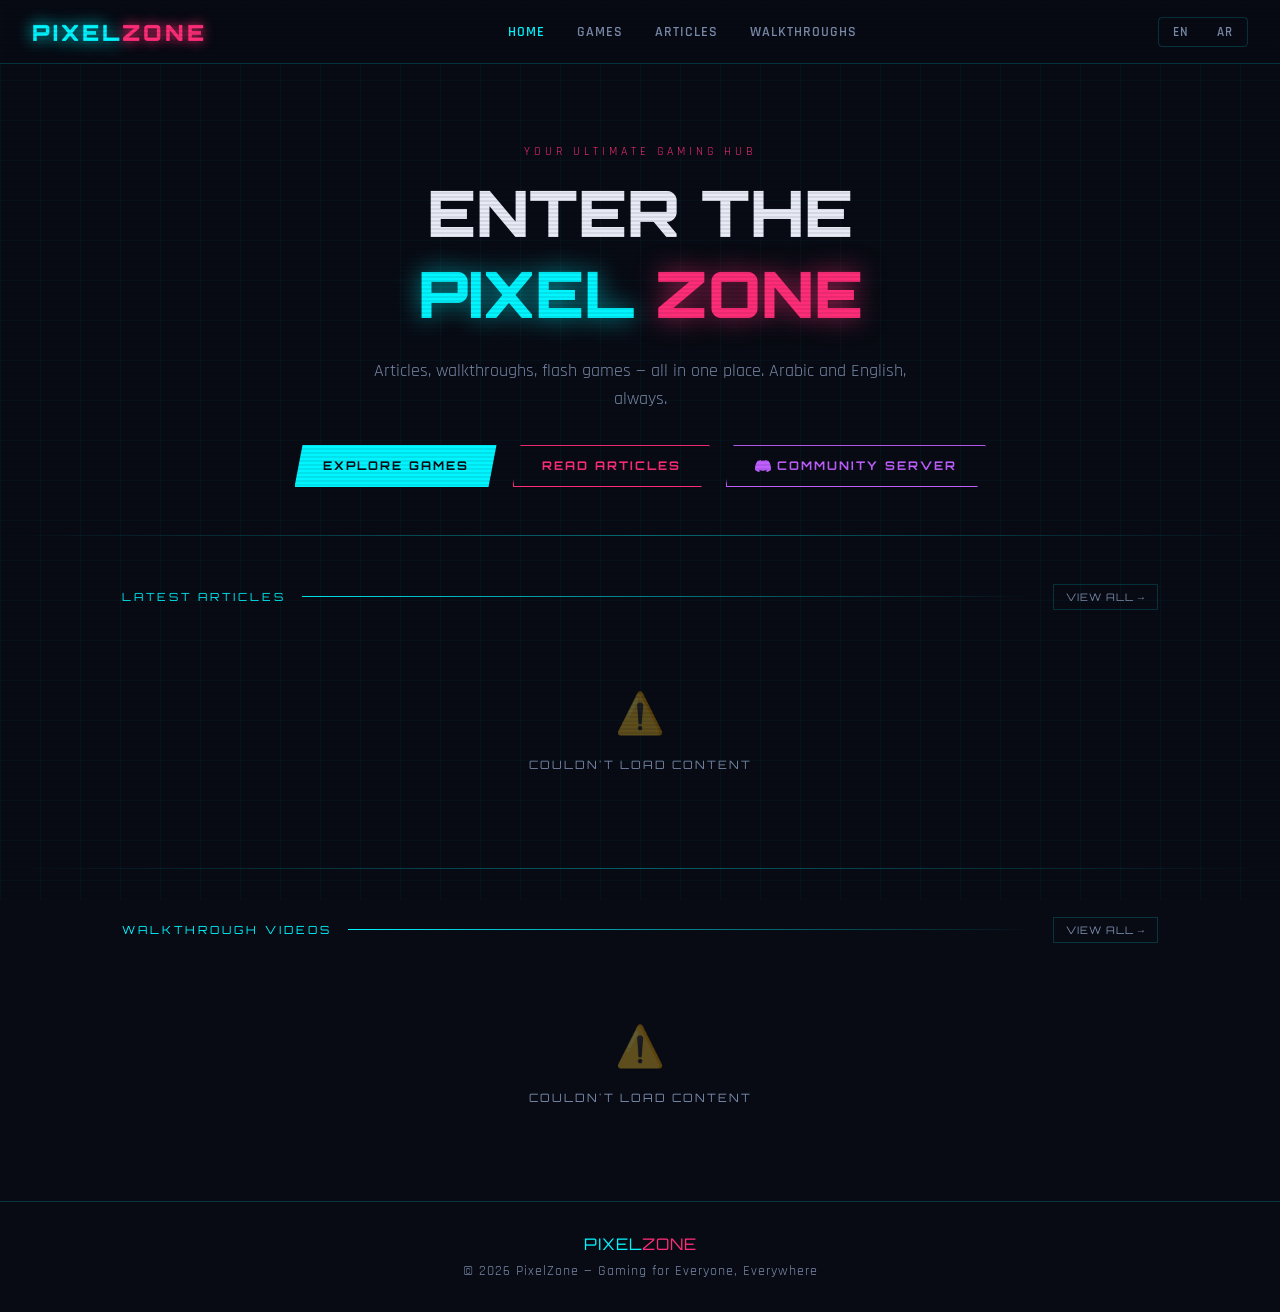
==== commit 4ce207a3: "Update index.html" ====
--- a/index.html
+++ b/index.html
@@ -2,108 +2,631 @@
 <html lang="en">
 <head>
 <meta charset="UTF-8">
-<meta name="viewport" content="width=device-width, initial-scale=1.0">
-<title>PixelZone — Your Ultimate Gaming Hub</title>
-<link href="https://fonts.googleapis.com/css2?family=Orbitron:wght@400;700;900&family=Rajdhani:wght@300;400;600&display=swap" rel="stylesheet">
+<meta name="viewport" content="width=device-width, initial-scale=1.0, viewport-fit=cover">
+<title>PixelZone — Ultimate Gaming Hub | بيكسل زون</title>
+<!-- Fonts: Latin + Arabic optimized -->
+<link href="https://fonts.googleapis.com/css2?family=Orbitron:wght@400;700;900&family=Rajdhani:wght@300;400;600;700&family=Cairo:wght@400;500;600;700;800&display=swap" rel="stylesheet">
 <style>
-  *{margin:0;padding:0;box-sizing:border-box}
-  :root{
-    --neon-cyan:#00f5ff;
-    --neon-pink:#ff2d78;
-    --neon-green:#39ff14;
-    --neon-purple:#bf5fff;
-    --bg-dark:#080b14;
-    --bg-card:#0d1220;
-    --bg-card2:#111827;
-    --text-main:#e8eaf6;
-    --text-muted:#7a8baa;
-    --border-glow:rgba(0,245,255,0.18);
-  }
-  body{background:var(--bg-dark);color:var(--text-main);font-family:'Rajdhani',sans-serif;min-height:100vh;overflow-x:hidden}
-  .scanlines{position:fixed;top:0;left:0;width:100%;height:100%;pointer-events:none;background:repeating-linear-gradient(0deg,transparent,transparent 2px,rgba(0,0,0,0.08) 2px,rgba(0,0,0,0.08) 4px);z-index:999}
-  .grid-bg{position:fixed;top:0;left:0;width:100%;height:100%;pointer-events:none;background-image:linear-gradient(rgba(0,245,255,0.04) 1px,transparent 1px),linear-gradient(90deg,rgba(0,245,255,0.04) 1px,transparent 1px);background-size:40px 40px;z-index:0}
-
-  nav{position:sticky;top:0;z-index:100;background:rgba(8,11,20,0.92);backdrop-filter:blur(12px);border-bottom:1px solid var(--border-glow);padding:0 2rem;display:flex;align-items:center;justify-content:space-between;height:64px}
-  .logo{font-family:'Orbitron',monospace;font-weight:900;font-size:1.4rem;letter-spacing:3px;color:var(--neon-cyan);text-shadow:0 0 16px var(--neon-cyan);text-decoration:none}
-  .logo span{color:var(--neon-pink)}
-  .nav-links{display:flex;gap:2rem;list-style:none}
-  .nav-links a{text-decoration:none;color:var(--text-muted);font-size:0.9rem;letter-spacing:1px;text-transform:uppercase;font-weight:600;transition:color 0.2s}
-  .nav-links a:hover,.nav-links a.active{color:var(--neon-cyan)}
-  .lang-toggle{display:flex;border:1px solid var(--border-glow);border-radius:4px;overflow:hidden}
-  .lang-btn{padding:6px 14px;font-size:0.8rem;font-family:'Rajdhani',sans-serif;font-weight:600;letter-spacing:1px;background:transparent;color:var(--text-muted);border:none;cursor:pointer;transition:all 0.2s}
-  .lang-btn.active{background:var(--neon-cyan);color:#080b14}
-
-  .hero{position:relative;z-index:1;padding:5rem 2rem 3rem;text-align:center}
-  .hero-eyebrow{font-size:0.75rem;letter-spacing:4px;text-transform:uppercase;color:var(--neon-pink);margin-bottom:1rem}
-  .hero-title{font-family:'Orbitron',monospace;font-size:clamp(2rem,6vw,4rem);font-weight:900;line-height:1.1;margin-bottom:1.5rem}
-  .hero-title .line1{color:var(--text-main)}
-  .hero-title .line2{color:var(--neon-cyan);text-shadow:0 0 24px rgba(0,245,255,0.5)}
-  .hero-sub{color:var(--text-muted);font-size:1.1rem;max-width:540px;margin:0 auto 2rem;line-height:1.6}
-  .hero-btns{display:flex;gap:1rem;justify-content:center;flex-wrap:wrap}
-  .btn-primary{padding:12px 28px;background:var(--neon-cyan);color:#080b14;font-family:'Orbitron',monospace;font-size:0.75rem;font-weight:700;letter-spacing:2px;border:none;cursor:pointer;clip-path:polygon(8px 0%,100% 0%,calc(100% - 8px) 100%,0% 100%);text-decoration:none;display:inline-flex;align-items:center;transition:opacity 0.2s}
-  .btn-primary:hover{opacity:0.85}
-  .btn-secondary{padding:12px 28px;background:transparent;color:var(--neon-pink);font-family:'Orbitron',monospace;font-size:0.75rem;font-weight:700;letter-spacing:2px;border:1px solid var(--neon-pink);cursor:pointer;clip-path:polygon(8px 0%,100% 0%,calc(100% - 8px) 100%,0% 100%);text-decoration:none;display:inline-flex;align-items:center;transition:background 0.2s}
-  .btn-secondary:hover{background:rgba(255,45,120,0.1)}
-  .btn-discord{padding:12px 28px;background:transparent;color:var(--neon-purple);font-family:'Orbitron',monospace;font-size:0.75rem;font-weight:700;letter-spacing:2px;border:1px solid var(--neon-purple);cursor:pointer;clip-path:polygon(8px 0%,100% 0%,calc(100% - 8px) 100%,0% 100%);text-decoration:none;display:inline-flex;align-items:center;gap:6px;transition:all 0.2s}
-  .btn-discord:hover{background:var(--neon-purple);color:#080b14}
-
-  .section{position:relative;z-index:1;padding:3rem 2rem;max-width:1100px;margin:0 auto}
-  .section-header{display:flex;align-items:center;gap:1rem;margin-bottom:2rem}
-  .section-label{font-family:'Orbitron',monospace;font-size:0.7rem;letter-spacing:3px;text-transform:uppercase;color:var(--neon-cyan);white-space:nowrap}
-  .section-line{flex:1;height:1px;background:linear-gradient(90deg,var(--neon-cyan),transparent)}
-  .view-all{font-family:'Orbitron',monospace;font-size:0.65rem;letter-spacing:1px;color:var(--text-muted);text-decoration:none;white-space:nowrap;border:1px solid var(--border-glow);padding:5px 12px;transition:all 0.2s}
-  .view-all:hover{color:var(--neon-cyan);border-color:var(--neon-cyan)}
+  * {
+    margin: 0;
+    padding: 0;
+    box-sizing: border-box;
+  }
+
+  :root {
+    --neon-cyan: #00f5ff;
+    --neon-pink: #ff2d78;
+    --neon-green: #39ff14;
+    --neon-purple: #bf5fff;
+    --bg-dark: #080b14;
+    --bg-card: #0d1220;
+    --bg-card2: #111827;
+    --text-main: #e8eaf6;
+    --text-muted: #7a8baa;
+    --border-glow: rgba(0, 245, 255, 0.18);
+  }
+
+  body {
+    background: var(--bg-dark);
+    color: var(--text-main);
+    font-family: 'Rajdhani', 'Cairo', sans-serif;
+    min-height: 100vh;
+    overflow-x: hidden;
+    transition: font-family 0.2s ease;
+  }
+
+  /* Arabic-optimized font when lang-ar class is active */
+  body.lang-ar {
+    font-family: 'Cairo', 'Rajdhani', sans-serif;
+    font-weight: 500;
+  }
+
+  .scanlines {
+    position: fixed;
+    top: 0;
+    left: 0;
+    width: 100%;
+    height: 100%;
+    pointer-events: none;
+    background: repeating-linear-gradient(0deg, transparent, transparent 2px, rgba(0, 0, 0, 0.08) 2px, rgba(0, 0, 0, 0.08) 4px);
+    z-index: 999;
+  }
+
+  .grid-bg {
+    position: fixed;
+    top: 0;
+    left: 0;
+    width: 100%;
+    height: 100%;
+    pointer-events: none;
+    background-image: linear-gradient(rgba(0, 245, 255, 0.04) 1px, transparent 1px), linear-gradient(90deg, rgba(0, 245, 255, 0.04) 1px, transparent 1px);
+    background-size: 40px 40px;
+    z-index: 0;
+  }
+
+  nav {
+    position: sticky;
+    top: 0;
+    z-index: 100;
+    background: rgba(8, 11, 20, 0.92);
+    backdrop-filter: blur(12px);
+    border-bottom: 1px solid var(--border-glow);
+    padding: 0 2rem;
+    display: flex;
+    align-items: center;
+    justify-content: space-between;
+    height: 64px;
+    flex-wrap: wrap;
+  }
+
+  .logo {
+    font-family: 'Orbitron', monospace;
+    font-weight: 900;
+    font-size: 1.4rem;
+    letter-spacing: 3px;
+    text-decoration: none;
+    color: var(--neon-cyan);
+    text-shadow: 0 0 16px var(--neon-cyan);
+  }
+
+  .logo span {
+    color: var(--neon-pink);
+    text-shadow: 0 0 12px var(--neon-pink);
+  }
+
+  .nav-links {
+    display: flex;
+    gap: 2rem;
+    list-style: none;
+  }
+
+  .nav-links a {
+    text-decoration: none;
+    color: var(--text-muted);
+    font-size: 0.9rem;
+    letter-spacing: 1px;
+    text-transform: uppercase;
+    font-weight: 600;
+    transition: color 0.2s;
+  }
+
+  .nav-links a:hover,
+  .nav-links a.active {
+    color: var(--neon-cyan);
+  }
+
+  .lang-toggle {
+    display: flex;
+    border: 1px solid var(--border-glow);
+    border-radius: 4px;
+    overflow: hidden;
+  }
+
+  .lang-btn {
+    padding: 6px 14px;
+    font-size: 0.8rem;
+    font-family: 'Rajdhani', 'Cairo', monospace;
+    font-weight: 600;
+    letter-spacing: 1px;
+    background: transparent;
+    color: var(--text-muted);
+    border: none;
+    cursor: pointer;
+    transition: all 0.2s;
+  }
+
+  .lang-btn.active {
+    background: var(--neon-cyan);
+    color: #080b14;
+  }
+
+  .hero {
+    position: relative;
+    z-index: 1;
+    padding: 5rem 2rem 3rem;
+    text-align: center;
+  }
+
+  .hero-eyebrow {
+    font-size: 0.75rem;
+    letter-spacing: 4px;
+    text-transform: uppercase;
+    color: var(--neon-pink);
+    margin-bottom: 1rem;
+  }
+
+  .hero-title {
+    font-family: 'Orbitron', monospace;
+    font-size: clamp(2rem, 6vw, 4rem);
+    font-weight: 900;
+    line-height: 1.2;
+    margin-bottom: 1.5rem;
+  }
+
+  .hero-title .line1 {
+    color: var(--text-main);
+  }
+
+  .hero-title .line2 {
+    margin-top: 0.25rem;
+  }
+
+  .pixel-cyan {
+    color: var(--neon-cyan);
+    text-shadow: 0 0 24px rgba(0, 245, 255, 0.6);
+  }
+
+  .zone-pink {
+    color: var(--neon-pink);
+    text-shadow: 0 0 24px rgba(255, 45, 120, 0.6);
+  }
+
+  .hero-sub {
+    color: var(--text-muted);
+    font-size: 1.1rem;
+    max-width: 540px;
+    margin: 0 auto 2rem;
+    line-height: 1.6;
+  }
+
+  .hero-btns {
+    display: flex;
+    gap: 1rem;
+    justify-content: center;
+    flex-wrap: wrap;
+  }
+
+  .btn-primary {
+    padding: 12px 28px;
+    background: var(--neon-cyan);
+    color: #080b14;
+    font-family: 'Orbitron', monospace;
+    font-size: 0.75rem;
+    font-weight: 700;
+    letter-spacing: 2px;
+    border: none;
+    cursor: pointer;
+    clip-path: polygon(8px 0%, 100% 0%, calc(100% - 8px) 100%, 0% 100%);
+    text-decoration: none;
+    display: inline-flex;
+    align-items: center;
+    transition: opacity 0.2s;
+  }
+
+  .btn-primary:hover {
+    opacity: 0.85;
+  }
+
+  .btn-secondary {
+    padding: 12px 28px;
+    background: transparent;
+    color: var(--neon-pink);
+    font-family: 'Orbitron', monospace;
+    font-size: 0.75rem;
+    font-weight: 700;
+    letter-spacing: 2px;
+    border: 1px solid var(--neon-pink);
+    cursor: pointer;
+    clip-path: polygon(8px 0%, 100% 0%, calc(100% - 8px) 100%, 0% 100%);
+    text-decoration: none;
+    display: inline-flex;
+    align-items: center;
+    transition: background 0.2s;
+  }
+
+  .btn-secondary:hover {
+    background: rgba(255, 45, 120, 0.1);
+  }
+
+  .btn-discord {
+    padding: 12px 28px;
+    background: transparent;
+    color: var(--neon-purple);
+    font-family: 'Orbitron', monospace;
+    font-size: 0.75rem;
+    font-weight: 700;
+    letter-spacing: 2px;
+    border: 1px solid var(--neon-purple);
+    cursor: pointer;
+    clip-path: polygon(8px 0%, 100% 0%, calc(100% - 8px) 100%, 0% 100%);
+    text-decoration: none;
+    display: inline-flex;
+    align-items: center;
+    gap: 6px;
+    transition: all 0.2s;
+  }
+
+  .btn-discord:hover {
+    background: var(--neon-purple);
+    color: #080b14;
+  }
+
+  .section {
+    position: relative;
+    z-index: 1;
+    padding: 3rem 2rem;
+    max-width: 1100px;
+    margin: 0 auto;
+  }
+
+  .section-header {
+    display: flex;
+    align-items: center;
+    gap: 1rem;
+    margin-bottom: 2rem;
+  }
+
+  .section-label {
+    font-family: 'Orbitron', monospace;
+    font-size: 0.7rem;
+    letter-spacing: 3px;
+    text-transform: uppercase;
+    color: var(--neon-cyan);
+    white-space: nowrap;
+  }
+
+  .section-line {
+    flex: 1;
+    height: 1px;
+    background: linear-gradient(90deg, var(--neon-cyan), transparent);
+  }
+
+  .view-all {
+    font-family: 'Orbitron', monospace;
+    font-size: 0.65rem;
+    letter-spacing: 1px;
+    color: var(--text-muted);
+    text-decoration: none;
+    white-space: nowrap;
+    border: 1px solid var(--border-glow);
+    padding: 5px 12px;
+    transition: all 0.2s;
+  }
+
+  .view-all:hover {
+    color: var(--neon-cyan);
+    border-color: var(--neon-cyan);
+  }
 
   /* Article cards */
-  .articles-grid{display:grid;grid-template-columns:repeat(auto-fill,minmax(280px,1fr));gap:1.5rem}
-  .article-card{background:var(--bg-card);border:1px solid var(--border-glow);padding:1.5rem;transition:border-color 0.2s,transform 0.2s;position:relative;overflow:hidden;text-decoration:none;display:block}
-  .article-card::before{content:'';position:absolute;top:0;left:0;right:0;height:2px;background:transparent;transition:background 0.2s}
-  .article-card:hover{border-color:rgba(0,245,255,0.4);transform:translateY(-2px)}
-  .article-card:hover::before{background:var(--neon-cyan)}
-  .article-card[data-cat="REVIEW"]:hover::before{background:var(--neon-pink)}
-  .article-card[data-cat="NEWS"]:hover::before{background:var(--neon-green)}
-  .article-badge{font-size:0.65rem;font-family:'Orbitron',monospace;letter-spacing:2px;text-transform:uppercase;display:inline-block;padding:3px 10px;border:1px solid;margin-bottom:0.75rem}
-  .badge-GUIDE{color:var(--neon-cyan);border-color:var(--neon-cyan)}
-  .badge-REVIEW{color:var(--neon-pink);border-color:var(--neon-pink)}
-  .badge-NEWS{color:var(--neon-green);border-color:var(--neon-green)}
-  .badge-WALKTHROUGH{color:var(--neon-purple);border-color:var(--neon-purple)}
-  .article-title{font-family:'Orbitron',monospace;font-size:0.9rem;font-weight:700;color:var(--text-main);margin-bottom:0.75rem;line-height:1.4;margin-top:0.5rem}
-  .article-excerpt{color:var(--text-muted);font-size:0.9rem;line-height:1.5;margin-bottom:1rem}
-  .article-meta-row{display:flex;justify-content:space-between;align-items:center;font-size:0.75rem;color:var(--text-muted);border-top:1px solid var(--border-glow);padding-top:0.75rem}
-  .read-more{color:var(--neon-cyan);font-family:'Orbitron',monospace;font-size:0.65rem;letter-spacing:1px}
+  .articles-grid {
+    display: grid;
+    grid-template-columns: repeat(auto-fill, minmax(280px, 1fr));
+    gap: 1.5rem;
+  }
+
+  .article-card {
+    background: var(--bg-card);
+    border: 1px solid var(--border-glow);
+    padding: 1.5rem;
+    transition: border-color 0.2s, transform 0.2s;
+    position: relative;
+    overflow: hidden;
+    text-decoration: none;
+    display: block;
+  }
+
+  .article-card::before {
+    content: '';
+    position: absolute;
+    top: 0;
+    left: 0;
+    right: 0;
+    height: 2px;
+    background: transparent;
+    transition: background 0.2s;
+  }
+
+  .article-card:hover {
+    border-color: rgba(0, 245, 255, 0.4);
+    transform: translateY(-2px);
+  }
+
+  .article-card:hover::before {
+    background: var(--neon-cyan);
+  }
+
+  .article-card[data-cat="REVIEW"]:hover::before {
+    background: var(--neon-pink);
+  }
+
+  .article-card[data-cat="NEWS"]:hover::before {
+    background: var(--neon-green);
+  }
+
+  .article-badge {
+    font-size: 0.65rem;
+    font-family: 'Orbitron', monospace;
+    letter-spacing: 2px;
+    text-transform: uppercase;
+    display: inline-block;
+    padding: 3px 10px;
+    border: 1px solid;
+    margin-bottom: 0.75rem;
+  }
+
+  .badge-GUIDE {
+    color: var(--neon-cyan);
+    border-color: var(--neon-cyan);
+  }
+
+  .badge-REVIEW {
+    color: var(--neon-pink);
+    border-color: var(--neon-pink);
+  }
+
+  .badge-NEWS {
+    color: var(--neon-green);
+    border-color: var(--neon-green);
+  }
+
+  .badge-WALKTHROUGH {
+    color: var(--neon-purple);
+    border-color: var(--neon-purple);
+  }
+
+  .article-title {
+    font-family: 'Orbitron', monospace;
+    font-size: 0.9rem;
+    font-weight: 700;
+    color: var(--text-main);
+    margin-bottom: 0.75rem;
+    line-height: 1.4;
+    margin-top: 0.5rem;
+  }
+
+  .article-excerpt {
+    color: var(--text-muted);
+    font-size: 0.9rem;
+    line-height: 1.5;
+    margin-bottom: 1rem;
+  }
+
+  .article-meta-row {
+    display: flex;
+    justify-content: space-between;
+    align-items: center;
+    font-size: 0.75rem;
+    color: var(--text-muted);
+    border-top: 1px solid var(--border-glow);
+    padding-top: 0.75rem;
+  }
+
+  .read-more {
+    color: var(--neon-cyan);
+    font-family: 'Orbitron', monospace;
+    font-size: 0.65rem;
+    letter-spacing: 1px;
+  }
 
   /* Walkthrough cards */
-  .wt-grid{display:grid;grid-template-columns:repeat(auto-fill,minmax(300px,1fr));gap:1.5rem}
-  .wt-card{background:var(--bg-card);border:1px solid var(--border-glow);overflow:hidden;text-decoration:none;display:block;transition:border-color 0.2s,transform 0.2s}
-  .wt-card:hover{border-color:rgba(255,45,120,0.5);transform:translateY(-2px)}
-  .wt-thumb{aspect-ratio:16/9;background:linear-gradient(135deg,#0d1220,#1a0d25);display:flex;align-items:center;justify-content:center;position:relative;overflow:hidden}
-  .wt-thumb img{width:100%;height:100%;object-fit:cover;position:absolute;top:0;left:0}
-  .play-btn{width:52px;height:52px;background:rgba(255,45,120,0.9);border-radius:50%;display:flex;align-items:center;justify-content:center;position:relative;z-index:2;transition:transform 0.2s,background 0.2s;flex-shrink:0}
-  .wt-card:hover .play-btn{transform:scale(1.1);background:var(--neon-pink)}
-  .play-triangle{width:0;height:0;border-top:10px solid transparent;border-bottom:10px solid transparent;border-left:18px solid white;margin-left:4px}
-  .wt-duration{position:absolute;bottom:8px;right:8px;background:rgba(8,11,20,0.85);font-family:'Orbitron',monospace;font-size:0.65rem;padding:3px 8px;color:var(--text-main);letter-spacing:1px;z-index:3}
-  .wt-info{padding:1rem}
-  .wt-game{font-size:0.65rem;font-family:'Orbitron',monospace;letter-spacing:2px;color:var(--neon-pink);margin-bottom:0.4rem;text-transform:uppercase}
-  .wt-title{font-family:'Orbitron',monospace;font-size:0.85rem;font-weight:700;color:var(--text-main);line-height:1.4}
-  .wt-views{font-size:0.75rem;color:var(--text-muted);margin-top:0.4rem}
+  .wt-grid {
+    display: grid;
+    grid-template-columns: repeat(auto-fill, minmax(300px, 1fr));
+    gap: 1.5rem;
+  }
+
+  .wt-card {
+    background: var(--bg-card);
+    border: 1px solid var(--border-glow);
+    overflow: hidden;
+    text-decoration: none;
+    display: block;
+    transition: border-color 0.2s, transform 0.2s;
+  }
+
+  .wt-card:hover {
+    border-color: rgba(255, 45, 120, 0.5);
+    transform: translateY(-2px);
+  }
+
+  .wt-thumb {
+    aspect-ratio: 16/9;
+    background: linear-gradient(135deg, #0d1220, #1a0d25);
+    display: flex;
+    align-items: center;
+    justify-content: center;
+    position: relative;
+    overflow: hidden;
+  }
+
+  .wt-thumb img {
+    width: 100%;
+    height: 100%;
+    object-fit: cover;
+    position: absolute;
+    top: 0;
+    left: 0;
+  }
+
+  .play-btn {
+    width: 52px;
+    height: 52px;
+    background: rgba(255, 45, 120, 0.9);
+    border-radius: 50%;
+    display: flex;
+    align-items: center;
+    justify-content: center;
+    position: relative;
+    z-index: 2;
+    transition: transform 0.2s, background 0.2s;
+  }
+
+  .wt-card:hover .play-btn {
+    transform: scale(1.1);
+    background: var(--neon-pink);
+  }
+
+  .play-triangle {
+    width: 0;
+    height: 0;
+    border-top: 10px solid transparent;
+    border-bottom: 10px solid transparent;
+    border-left: 18px solid white;
+    margin-left: 4px;
+  }
+
+  .wt-duration {
+    position: absolute;
+    bottom: 8px;
+    right: 8px;
+    background: rgba(8, 11, 20, 0.85);
+    font-family: 'Orbitron', monospace;
+    font-size: 0.65rem;
+    padding: 3px 8px;
+    color: var(--text-main);
+    letter-spacing: 1px;
+    z-index: 3;
+  }
+
+  .wt-info {
+    padding: 1rem;
+  }
+
+  .wt-game {
+    font-size: 0.65rem;
+    font-family: 'Orbitron', monospace;
+    letter-spacing: 2px;
+    color: var(--neon-pink);
+    margin-bottom: 0.4rem;
+    text-transform: uppercase;
+  }
+
+  .wt-title {
+    font-family: 'Orbitron', monospace;
+    font-size: 0.85rem;
+    font-weight: 700;
+    color: var(--text-main);
+    line-height: 1.4;
+  }
+
+  .wt-views {
+    font-size: 0.75rem;
+    color: var(--text-muted);
+    margin-top: 0.4rem;
+  }
 
   /* Skeletons */
-  .skeleton{background:linear-gradient(90deg,var(--bg-card) 25%,#161e30 50%,var(--bg-card) 75%);background-size:200% 100%;animation:shimmer 1.4s infinite;border-radius:2px}
-  @keyframes shimmer{0%{background-position:200% 0}100%{background-position:-200% 0}}
-  .skel-card{background:var(--bg-card);border:1px solid var(--border-glow);padding:1.5rem}
-  .skel-line{height:12px;margin-bottom:12px;border-radius:2px}
-  .skel-wt{background:var(--bg-card);border:1px solid var(--border-glow);overflow:hidden}
-
-  /* State boxes */
-  .state-box{grid-column:1/-1;text-align:center;padding:3rem 2rem;color:var(--text-muted)}
-  .state-box .icon{font-size:2.5rem;opacity:0.35;margin-bottom:1rem}
-  .state-box p{font-family:'Orbitron',monospace;font-size:0.72rem;letter-spacing:2px}
-
-  footer{position:relative;z-index:1;border-top:1px solid var(--border-glow);padding:2rem;text-align:center;color:var(--text-muted);font-size:0.85rem;letter-spacing:1px}
-  footer .footer-logo{font-family:'Orbitron',monospace;font-size:1rem;color:var(--neon-cyan);margin-bottom:0.5rem}
-  .glow-line{width:100%;height:1px;background:linear-gradient(90deg,transparent,var(--neon-cyan),transparent);opacity:0.4;position:relative;z-index:1;margin:0}
-
-  [dir="rtl"] .section-line{background:linear-gradient(270deg,var(--neon-cyan),transparent)}
+  .skeleton {
+    background: linear-gradient(90deg, var(--bg-card) 25%, #161e30 50%, var(--bg-card) 75%);
+    background-size: 200% 100%;
+    animation: shimmer 1.4s infinite;
+    border-radius: 2px;
+  }
+
+  @keyframes shimmer {
+    0% { background-position: 200% 0; }
+    100% { background-position: -200% 0; }
+  }
+
+  .skel-card {
+    background: var(--bg-card);
+    border: 1px solid var(--border-glow);
+    padding: 1.5rem;
+  }
+
+  .skel-line {
+    height: 12px;
+    margin-bottom: 12px;
+    border-radius: 2px;
+  }
+
+  .skel-wt {
+    background: var(--bg-card);
+    border: 1px solid var(--border-glow);
+    overflow: hidden;
+  }
+
+  .state-box {
+    grid-column: 1/-1;
+    text-align: center;
+    padding: 3rem 2rem;
+    color: var(--text-muted);
+  }
+
+  .state-box .icon {
+    font-size: 2.5rem;
+    opacity: 0.35;
+    margin-bottom: 1rem;
+  }
+
+  .state-box p {
+    font-family: 'Orbitron', monospace;
+    font-size: 0.72rem;
+    letter-spacing: 2px;
+  }
+
+  footer {
+    position: relative;
+    z-index: 1;
+    border-top: 1px solid var(--border-glow);
+    padding: 2rem;
+    text-align: center;
+    color: var(--text-muted);
+    font-size: 0.85rem;
+    letter-spacing: 1px;
+  }
+
+  .footer-logo {
+    font-family: 'Orbitron', monospace;
+    font-size: 1rem;
+    color: var(--neon-cyan);
+    margin-bottom: 0.5rem;
+  }
+
+  .glow-line {
+    width: 100%;
+    height: 1px;
+    background: linear-gradient(90deg, transparent, var(--neon-cyan), transparent);
+    opacity: 0.4;
+    position: relative;
+    z-index: 1;
+    margin: 0;
+  }
+
+  /* RTL overrides */
+  [dir="rtl"] .section-line {
+    background: linear-gradient(270deg, var(--neon-cyan), transparent);
+  }
+
+  [dir="rtl"] .article-meta-row {
+    flex-direction: row-reverse;
+  }
+
+  [dir="rtl"] .play-triangle {
+    margin-left: 0;
+    margin-right: 4px;
+    border-left: none;
+    border-right: 18px solid white;
+  }
+
+  body.lang-ar .hero-title,
+  body.lang-ar .section-label,
+  body.lang-ar .btn-primary,
+  body.lang-ar .btn-secondary,
+  body.lang-ar .btn-discord {
+    letter-spacing: 0px;
+  }
 </style>
 </head>
 <body>
@@ -113,30 +636,30 @@
 <nav>
   <a href="index.html" class="logo">PIXEL<span>ZONE</span></a>
   <ul class="nav-links">
-    <li><a href="index.html" class="active">Home</a></li>
-    <li><a href="Games/index.html">Games</a></li>
-    <li><a href="Articles/index.html">Articles</a></li>
-    <li><a href="Walkthroughs/index.html">Walkthroughs</a></li>
+    <li><a href="index.html" class="active" id="nav-home">Home</a></li>
+    <li><a href="Games/index.html" id="nav-games">Games</a></li>
+    <li><a href="Articles/index.html" id="nav-articles">Articles</a></li>
+    <li><a href="Walkthroughs/index.html" id="nav-walkthroughs">Walkthroughs</a></li>
   </ul>
   <div class="lang-toggle">
-    <button class="lang-btn active" onclick="setLang('en')">EN</button>
-    <button class="lang-btn" onclick="setLang('ar')">AR</button>
+    <button class="lang-btn" data-lang="en">EN</button>
+    <button class="lang-btn" data-lang="ar">AR</button>
   </div>
 </nav>
 
 <div class="hero">
-  <p class="hero-eyebrow">YOUR ULTIMATE GAMING HUB</p>
+  <p class="hero-eyebrow" id="hero-eyebrow">YOUR ULTIMATE GAMING HUB</p>
   <h1 class="hero-title">
     <div class="line1">ENTER THE</div>
-    <div class="line2">PIXEL ZONE</div>
+    <div class="line2"><span class="pixel-cyan">PIXEL</span> <span class="zone-pink">ZONE</span></div>
   </h1>
-  <p class="hero-sub">Articles, walkthroughs, flash games — all in one place. Arabic and English, always.</p>
+  <p class="hero-sub" id="hero-sub">Articles, walkthroughs, flash games — all in one place. Arabic and English, always.</p>
   <div class="hero-btns">
-    <a href="Games/index.html" class="btn-primary">EXPLORE GAMES</a>
-    <a href="Articles/index.html" class="btn-secondary">READ ARTICLES</a>
-    <a href="https://discord.gg/dXzpsaJT8c" target="_blank" rel="noopener" class="btn-discord">
+    <a href="Games/index.html" class="btn-primary" id="btn-explore">EXPLORE GAMES</a>
+    <a href="Articles/index.html" class="btn-secondary" id="btn-read-articles">READ ARTICLES</a>
+    <a href="https://discord.gg/dXzpsaJT8c" target="_blank" rel="noopener" class="btn-discord" id="btn-discord-link">
       <svg width="16" height="16" viewBox="0 0 24 24" fill="currentColor"><path d="M20.317 4.37a19.791 19.791 0 0 0-4.885-1.515.074.074 0 0 0-.079.037c-.21.375-.444.864-.608 1.25a18.27 18.27 0 0 0-5.487 0 12.64 12.64 0 0 0-.617-1.25.077.077 0 0 0-.079-.037A19.736 19.736 0 0 0 3.677 4.37a.07.07 0 0 0-.032.027C.533 9.046-.32 13.58.099 18.057a.082.082 0 0 0 .031.057 19.9 19.9 0 0 0 5.993 3.03.078.078 0 0 0 .084-.028 14.09 14.09 0 0 0 1.226-1.994.076.076 0 0 0-.041-.106 13.107 13.107 0 0 1-1.872-.892.077.077 0 0 1-.008-.128 10.2 10.2 0 0 0 .372-.292.074.074 0 0 1 .077-.01c3.928 1.793 8.18 1.793 12.062 0a.074.074 0 0 1 .078.01c.12.098.246.198.373.292a.077.077 0 0 1-.006.127 12.299 12.299 0 0 1-1.873.892.077.077 0 0 0-.041.107c.36.698.772 1.362 1.225 1.993a.076.076 0 0 0 .084.028 19.839 19.839 0 0 0 6.002-3.03.077.077 0 0 0 .032-.054c.5-5.177-.838-9.674-3.549-13.66a.061.061 0 0 0-.031-.03z"/></svg>
-      COMMUNITY SERVER
+      <span id="discord-text">COMMUNITY SERVER</span>
     </a>
   </div>
 </div>
@@ -146,14 +669,12 @@
 <!-- LATEST ARTICLES -->
 <div class="section">
   <div class="section-header">
-    <span class="section-label">Latest Articles</span>
+    <span class="section-label" id="section-articles-label">Latest Articles</span>
     <div class="section-line"></div>
-    <a href="Articles/index.html" class="view-all">VIEW ALL →</a>
+    <a href="Articles/index.html" class="view-all" id="view-all-articles">VIEW ALL →</a>
   </div>
   <div class="articles-grid" id="homeArticlesGrid">
-    <div class="skel-card"><div class="skeleton skel-line" style="width:30%"></div><div class="skeleton skel-line" style="width:80%;margin-top:18px"></div><div class="skeleton skel-line" style="width:95%"></div><div class="skeleton skel-line" style="width:85%"></div></div>
-    <div class="skel-card"><div class="skeleton skel-line" style="width:30%"></div><div class="skeleton skel-line" style="width:80%;margin-top:18px"></div><div class="skeleton skel-line" style="width:95%"></div><div class="skeleton skel-line" style="width:85%"></div></div>
-    <div class="skel-card"><div class="skeleton skel-line" style="width:30%"></div><div class="skeleton skel-line" style="width:80%;margin-top:18px"></div><div class="skeleton skel-line" style="width:95%"></div><div class="skeleton skel-line" style="width:85%"></div></div>
+    <!-- skeletons replaced dynamically -->
   </div>
 </div>
 
@@ -162,93 +683,229 @@
 <!-- LATEST WALKTHROUGHS -->
 <div class="section">
   <div class="section-header">
-    <span class="section-label">Walkthrough Videos</span>
+    <span class="section-label" id="section-walkthroughs-label">Walkthrough Videos</span>
     <div class="section-line"></div>
-    <a href="Walkthroughs/index.html" class="view-all">VIEW ALL →</a>
+    <a href="Walkthroughs/index.html" class="view-all" id="view-all-walkthroughs">VIEW ALL →</a>
   </div>
   <div class="wt-grid" id="homeWtGrid">
-    <div class="skel-wt"><div class="skeleton" style="aspect-ratio:16/9;width:100%"></div><div style="padding:1rem"><div class="skeleton skel-line" style="width:35%"></div><div class="skeleton skel-line" style="width:70%"></div></div></div>
-    <div class="skel-wt"><div class="skeleton" style="aspect-ratio:16/9;width:100%"></div><div style="padding:1rem"><div class="skeleton skel-line" style="width:35%"></div><div class="skeleton skel-line" style="width:70%"></div></div></div>
-    <div class="skel-wt"><div class="skeleton" style="aspect-ratio:16/9;width:100%"></div><div style="padding:1rem"><div class="skeleton skel-line" style="width:35%"></div><div class="skeleton skel-line" style="width:70%"></div></div></div>
+    <!-- skeletons -->
   </div>
 </div>
 
 <footer>
   <div class="footer-logo">PIXEL<span style="color:var(--neon-pink)">ZONE</span></div>
-  <p>© 2026 PixelZone — Gaming for Everyone, Everywhere</p>
+  <p id="footer-text">© 2026 PixelZone — Gaming for Everyone, Everywhere</p>
 </footer>
 
 <script>
-const MANIFEST_URL = 'pixelzone-manifest.json';
-
-function fmtDate(iso) {
-  return new Date(iso).toLocaleDateString('en-GB', { day:'numeric', month:'short', year:'numeric' });
-}
-
-function renderArticles(articles) {
-  const grid = document.getElementById('homeArticlesGrid');
-  if (!articles || !articles.length) {
-    grid.innerHTML = `<div class="state-box"><div class="icon">📭</div><p>NO ARTICLES YET — CHECK BACK SOON</p></div>`;
-    return;
-  }
-  const top3 = [...articles].sort((a, b) => new Date(b.date) - new Date(a.date)).slice(0, 3);
-  grid.innerHTML = top3.map(a => `
-    <a href="Articles/articles/${a.file}" class="article-card" data-cat="${a.category}">
-      <span class="article-badge badge-${a.category}">${a.category}</span>
-      <h3 class="article-title">${a.title}</h3>
-      <p class="article-excerpt">${a.excerpt}</p>
-      <div class="article-meta-row">
-        <span>${fmtDate(a.date)}</span>
-        <span class="read-more">READ MORE →</span>
-      </div>
-    </a>`).join('');
-}
-
-function renderWalkthroughs(walkthroughs, channelUrl) {
-  const grid = document.getElementById('homeWtGrid');
-  const validWt = (walkthroughs || []).filter(w => w.youtubeId && w.youtubeId !== 'PLACEHOLDER_ID');
-  if (!validWt.length) {
-    grid.innerHTML = `<div class="state-box"><div class="icon">🎬</div><p>YOUTUBE CHANNEL COMING SOON</p><p style="margin-top:0.75rem;font-size:0.65rem;opacity:0.6">STAY TUNED — WALKTHROUGHS ON THE WAY</p></div>`;
-    return;
-  }
-  const top3 = validWt.slice(0, 3);
-  grid.innerHTML = top3.map(w => {
-    const url = `https://www.youtube.com/watch?v=${w.youtubeId}`;
-    const thumb = `https://img.youtube.com/vi/${w.youtubeId}/hqdefault.jpg`;
-    return `
-    <a href="${url}" target="_blank" rel="noopener" class="wt-card">
-      <div class="wt-thumb">
-        <img src="${thumb}" alt="${w.title}" loading="lazy">
-        <div class="play-btn"><div class="play-triangle"></div></div>
-        ${w.duration && w.duration !== '—' ? `<span class="wt-duration">${w.duration}</span>` : ''}
-      </div>
-      <div class="wt-info">
-        <p class="wt-game">${w.game}</p>
-        <p class="wt-title">${w.title}</p>
-        ${w.views && w.views !== '0' ? `<p class="wt-views">${Number(w.views).toLocaleString()} views</p>` : ''}
-      </div>
-    </a>`;
-  }).join('');
-}
-
-fetch(MANIFEST_URL)
-  .then(r => { if (!r.ok) throw new Error(); return r.json(); })
-  .then(data => {
-    renderArticles(data.articles);
-    renderWalkthroughs(data.walkthroughs, data.youtubeChannelUrl);
-  })
-  .catch(() => {
-    document.getElementById('homeArticlesGrid').innerHTML =
-      `<div class="state-box"><div class="icon">⚠️</div><p>COULDN'T LOAD CONTENT</p></div>`;
-    document.getElementById('homeWtGrid').innerHTML =
-      `<div class="state-box"><div class="icon">⚠️</div><p>COULDN'T LOAD CONTENT</p></div>`;
+  // ---------- TRANSLATIONS (EN / AR) ----------
+  const translations = {
+    en: {
+      heroEyebrow: "YOUR ULTIMATE GAMING HUB",
+      heroSub: "Articles, walkthroughs, flash games — all in one place. Arabic and English, always.",
+      navHome: "Home",
+      navGames: "Games",
+      navArticles: "Articles",
+      navWalkthroughs: "Walkthroughs",
+      exploreGames: "EXPLORE GAMES",
+      readArticles: "READ ARTICLES",
+      discordText: "COMMUNITY SERVER",
+      articlesLabel: "Latest Articles",
+      walkthroughsLabel: "Walkthrough Videos",
+      viewAll: "VIEW ALL →",
+      viewAllWt: "VIEW ALL →",
+      footerText: "© 2026 PixelZone — Gaming for Everyone, Everywhere",
+      readMore: "READ MORE →",
+      viewsSuffix: "views",
+      noArticlesMsg: "NO ARTICLES YET — CHECK BACK SOON",
+      noWtMsg: "YOUTUBE CHANNEL COMING SOON",
+      noWtSub: "STAY TUNED — WALKTHROUGHS ON THE WAY",
+      loadingError: "COULDN'T LOAD CONTENT"
+    },
+    ar: {
+      heroEyebrow: "مركز الألعاب النهائي",
+      heroSub: "مقالات، أدوات إرشادية، ألعاب فلاش — كل شيء في مكان واحد. بالعربية والإنجليزية دائمًا.",
+      navHome: "الرئيسية",
+      navGames: "الألعاب",
+      navArticles: "المقالات",
+      navWalkthroughs: "الشروحات",
+      exploreGames: "استكشف الألعاب",
+      readArticles: "اقرأ المقالات",
+      discordText: "سيرفر المجتمع",
+      articlesLabel: "أحدث المقالات",
+      walkthroughsLabel: "فيديوهات الشرح",
+      viewAll: "عرض الكل ←",
+      viewAllWt: "عرض الكل ←",
+      footerText: "© 2026 بيكسل زون — الألعاب للجميع، في كل مكان",
+      readMore: "اقرأ المزيد ←",
+      viewsSuffix: "مشاهدة",
+      noArticlesMsg: "لا توجد مقالات بعد — تابعونا قريبًا",
+      noWtMsg: "قناة اليوتيوب قريبًا",
+      noWtSub: "ترقبوا — شروحات قادمة",
+      loadingError: "حدث خطأ في تحميل المحتوى"
+    }
+  };
+
+  let currentLang = 'en';
+  let cachedArticles = [];
+  let cachedWalkthroughs = [];
+
+  // Helper to update static UI elements based on language
+  function updateStaticUI(lang) {
+    const t = translations[lang];
+    document.getElementById('hero-eyebrow').innerText = t.heroEyebrow;
+    document.getElementById('hero-sub').innerText = t.heroSub;
+    document.getElementById('nav-home').innerText = t.navHome;
+    document.getElementById('nav-games').innerText = t.navGames;
+    document.getElementById('nav-articles').innerText = t.navArticles;
+    document.getElementById('nav-walkthroughs').innerText = t.navWalkthroughs;
+    document.getElementById('btn-explore').innerText = t.exploreGames;
+    document.getElementById('btn-read-articles').innerText = t.readArticles;
+    document.getElementById('discord-text').innerText = t.discordText;
+    document.getElementById('section-articles-label').innerText = t.articlesLabel;
+    document.getElementById('section-walkthroughs-label').innerText = t.walkthroughsLabel;
+    document.getElementById('view-all-articles').innerHTML = t.viewAll;
+    document.getElementById('view-all-walkthroughs').innerHTML = t.viewAllWt;
+    document.getElementById('footer-text').innerText = t.footerText;
+  }
+
+  function formatDate(iso, lang) {
+    if (!iso) return '—';
+    const date = new Date(iso);
+    if (lang === 'ar') {
+      return date.toLocaleDateString('ar-EG', { day: 'numeric', month: 'short', year: 'numeric' });
+    }
+    return date.toLocaleDateString('en-GB', { day: 'numeric', month: 'short', year: 'numeric' });
+  }
+
+  // Render articles using latest 3 (sorted by date desc)
+  function renderArticles(lang) {
+    const grid = document.getElementById('homeArticlesGrid');
+    const t = translations[lang];
+    if (!cachedArticles || !cachedArticles.length) {
+      grid.innerHTML = `<div class="state-box"><div class="icon">📭</div><p>${t.noArticlesMsg}</p></div>`;
+      return;
+    }
+    // SORT by date descending and take first 3 -> exactly latest 3 articles
+    const latestArticles = [...cachedArticles]
+      .filter(a => a.date) // ensure date exists
+      .sort((a, b) => new Date(b.date) - new Date(a.date))
+      .slice(0, 3);
+
+    if (latestArticles.length === 0) {
+      grid.innerHTML = `<div class="state-box"><div class="icon">📭</div><p>${t.noArticlesMsg}</p></div>`;
+      return;
+    }
+
+    grid.innerHTML = latestArticles.map(art => {
+      const readMoreText = t.readMore;
+      return `
+        <a href="Articles/articles/${art.file}" class="article-card" data-cat="${art.category}">
+          <span class="article-badge badge-${art.category}">${art.category}</span>
+          <h3 class="article-title">${art.title}</h3>
+          <p class="article-excerpt">${art.excerpt}</p>
+          <div class="article-meta-row">
+            <span>${formatDate(art.date, lang)}</span>
+            <span class="read-more">${readMoreText}</span>
+          </div>
+        </a>
+      `;
+    }).join('');
+  }
+
+  function renderWalkthroughs(lang) {
+    const grid = document.getElementById('homeWtGrid');
+    const t = translations[lang];
+    const validWt = (cachedWalkthroughs || []).filter(w => w.youtubeId && w.youtubeId !== 'PLACEHOLDER_ID');
+    if (!validWt.length) {
+      grid.innerHTML = `<div class="state-box"><div class="icon">🎬</div><p>${t.noWtMsg}</p><p style="margin-top:0.75rem;font-size:0.65rem;opacity:0.6">${t.noWtSub}</p></div>`;
+      return;
+    }
+    const top3 = validWt.slice(0, 3);
+    grid.innerHTML = top3.map(w => {
+      const url = `https://www.youtube.com/watch?v=${w.youtubeId}`;
+      const thumb = `https://img.youtube.com/vi/${w.youtubeId}/hqdefault.jpg`;
+      const viewsText = w.views && w.views !== '0' ? `${Number(w.views).toLocaleString()} ${t.viewsSuffix}` : '';
+      return `
+        <a href="${url}" target="_blank" rel="noopener" class="wt-card">
+          <div class="wt-thumb">
+            <img src="${thumb}" alt="${w.title}" loading="lazy">
+            <div class="play-btn"><div class="play-triangle"></div></div>
+            ${w.duration && w.duration !== '—' ? `<span class="wt-duration">${w.duration}</span>` : ''}
+          </div>
+          <div class="wt-info">
+            <p class="wt-game">${w.game}</p>
+            <p class="wt-title">${w.title}</p>
+            ${viewsText ? `<p class="wt-views">${viewsText}</p>` : ''}
+          </div>
+        </a>
+      `;
+    }).join('');
+  }
+
+  function refreshAllContent() {
+    if (!currentLang) currentLang = 'en';
+    updateStaticUI(currentLang);
+    renderArticles(currentLang);
+    renderWalkthroughs(currentLang);
+    // Adjust font direction & RTL attribute
+    document.body.setAttribute('dir', currentLang === 'ar' ? 'rtl' : 'ltr');
+    if (currentLang === 'ar') {
+      document.body.classList.add('lang-ar');
+      document.documentElement.lang = 'ar';
+    } else {
+      document.body.classList.remove('lang-ar');
+      document.documentElement.lang = 'en';
+    }
+    // update active language button styles
+    document.querySelectorAll('.lang-btn').forEach(btn => {
+      if (btn.getAttribute('data-lang') === currentLang) {
+        btn.classList.add('active');
+      } else {
+        btn.classList.remove('active');
+      }
+    });
+  }
+
+  function setLang(lang) {
+    if (lang === currentLang) return;
+    currentLang = lang;
+    refreshAllContent();
+  }
+
+  // Load manifest and cache data
+  const MANIFEST_URL = 'pixelzone-manifest.json';
+  function loadManifest() {
+    fetch(MANIFEST_URL)
+      .then(r => { if (!r.ok) throw new Error(`HTTP ${r.status}`); return r.json(); })
+      .then(data => {
+        cachedArticles = data.articles || [];
+        cachedWalkthroughs = data.walkthroughs || [];
+        // Ensure articles have date for sorting; filter invalid ones
+        cachedArticles = cachedArticles.filter(art => art.date && art.title);
+        // Sort walkthroughs by order if needed but keep as is then slice top3
+        refreshAllContent();
+      })
+      .catch(err => {
+        console.warn("Manifest load error:", err);
+        document.getElementById('homeArticlesGrid').innerHTML = `<div class="state-box"><div class="icon">⚠️</div><p>${translations[currentLang]?.loadingError || 'LOAD ERROR'}</p></div>`;
+        document.getElementById('homeWtGrid').innerHTML = `<div class="state-box"><div class="icon">⚠️</div><p>${translations[currentLang]?.loadingError || 'LOAD ERROR'}</p></div>`;
+      });
+  }
+
+  // Attach language switchers
+  document.querySelectorAll('.lang-btn').forEach(btn => {
+    btn.addEventListener('click', (e) => {
+      const lang = btn.getAttribute('data-lang');
+      if (lang) setLang(lang);
+    });
   });
 
-function setLang(lang) {
-  document.body.setAttribute('dir', lang === 'ar' ? 'rtl' : 'ltr');
-  document.querySelectorAll('.lang-btn').forEach(b => b.classList.remove('active'));
-  document.querySelector(`.lang-btn:${lang==='en'?'first':'last'}-child`).classList.add('active');
-}
+  // initial load
+  loadManifest();
+  
+  // Explanation note (visible in console): How latest 3 articles work?
+  console.log("📌 Loading latest 3 articles: fetch manifest → filter articles with date → sort descending (newest first) → .slice(0,3) → render. Works automatically with any valid 'date' field (ISO format).");
 </script>
 </body>
-</html>
+</html>
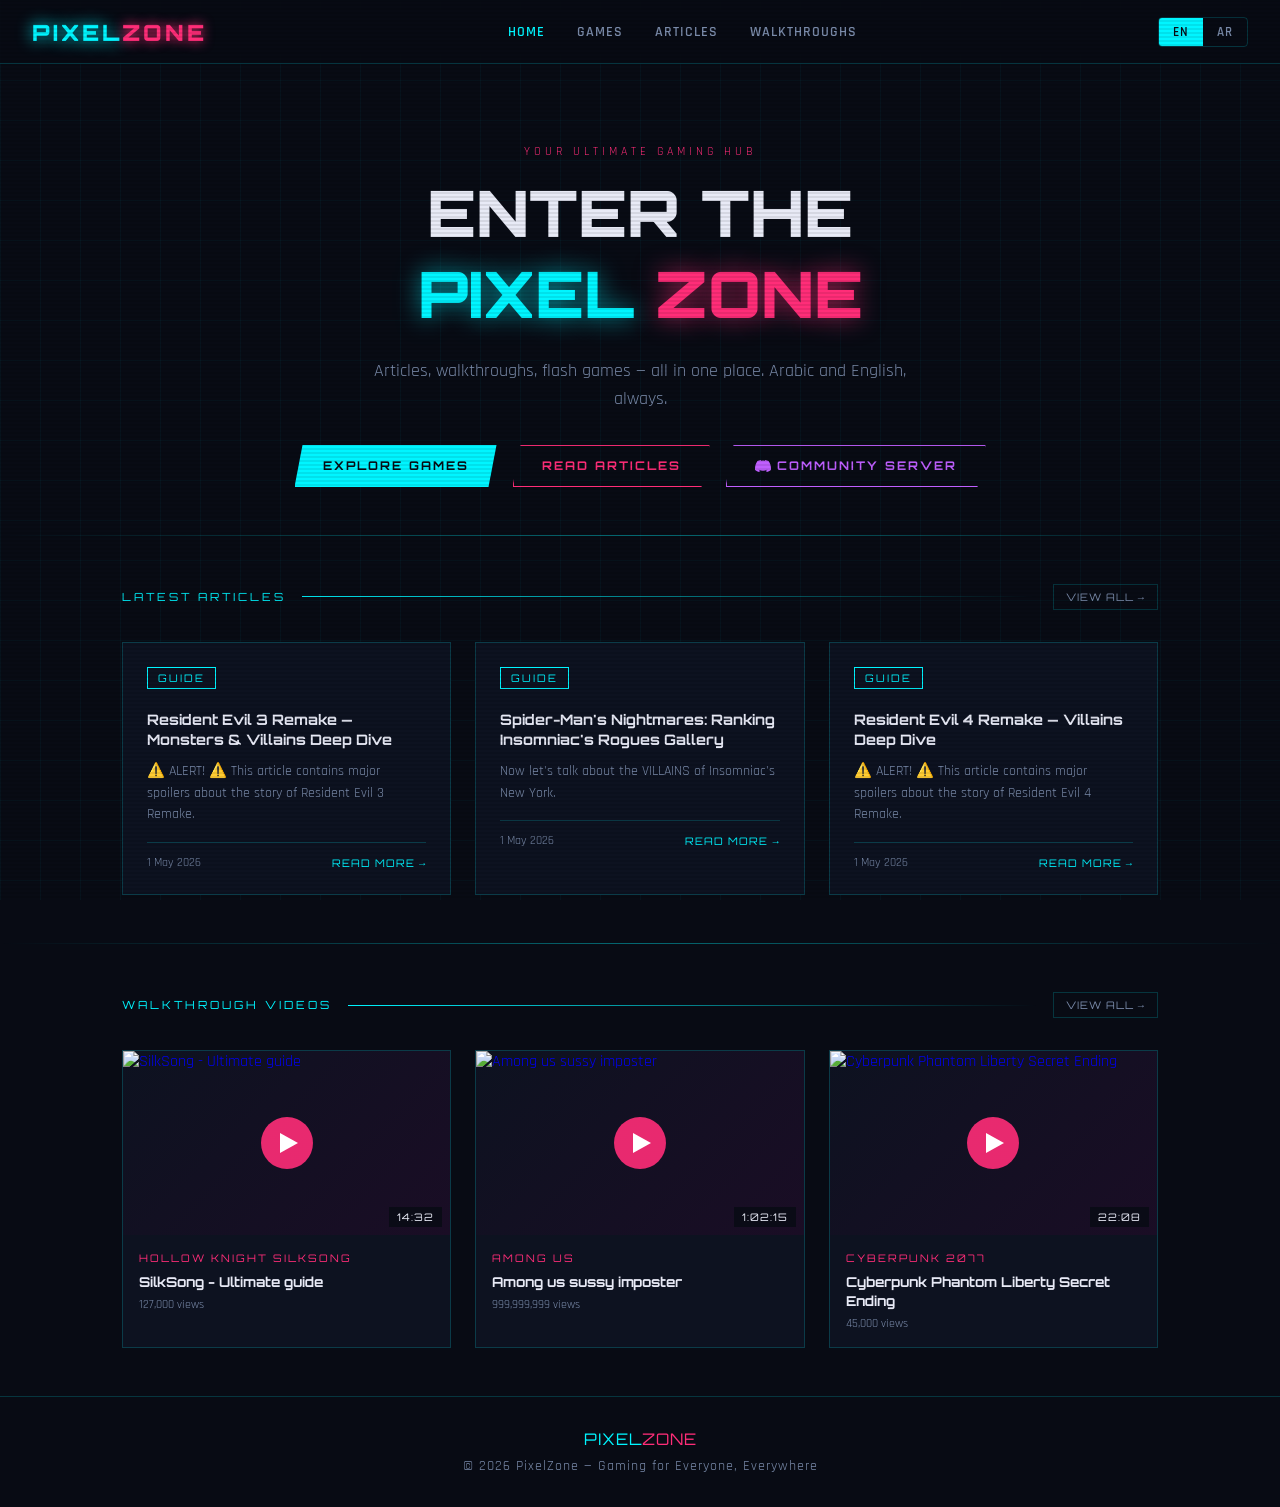
==== commit 609ff4d9: "UPDATE HOMEPAGE ARABIC SUPPORT!" ====
--- a/index.html
+++ b/index.html
@@ -750,6 +750,11 @@
   let cachedArticles = [];
   let cachedWalkthroughs = [];
 
+  // Get saved language from localStorage
+  function getSavedLanguage() {
+    return localStorage.getItem('pixelzoneLang') || 'en';
+  }
+
   // Helper to update static UI elements based on language
   function updateStaticUI(lang) {
     const t = translations[lang];
@@ -778,6 +783,35 @@
     return date.toLocaleDateString('en-GB', { day: 'numeric', month: 'short', year: 'numeric' });
   }
 
+  // Get display title and excerpt based on language (bilingual support)
+  function getDisplayTitle(article, lang) {
+    if (lang === 'ar' && article.title_ar) {
+      return article.title_ar;
+    }
+    return article.title_en || article.title || 'Untitled';
+  }
+
+  function getDisplayExcerpt(article, lang) {
+    if (lang === 'ar' && article.excerpt_ar) {
+      return article.excerpt_ar;
+    }
+    return article.excerpt_en || article.excerpt || '';
+  }
+
+  // Get correct article file based on language
+  function getArticleFile(article, lang) {
+    // If bilingual with separate files
+    if (article.is_bilingual) {
+      if (lang === 'ar' && article.file_ar) {
+        return article.file_ar;
+      } else if (lang === 'en' && article.file_en) {
+        return article.file_en;
+      }
+    }
+    // Fallback to default file
+    return article.file;
+  }
+
   // Render articles using latest 3 (sorted by date desc)
   function renderArticles(lang) {
     const grid = document.getElementById('homeArticlesGrid');
@@ -786,9 +820,10 @@
       grid.innerHTML = `<div class="state-box"><div class="icon">📭</div><p>${t.noArticlesMsg}</p></div>`;
       return;
     }
+    
     // SORT by date descending and take first 3 -> exactly latest 3 articles
     const latestArticles = [...cachedArticles]
-      .filter(a => a.date) // ensure date exists
+      .filter(a => a.date)
       .sort((a, b) => new Date(b.date) - new Date(a.date))
       .slice(0, 3);
 
@@ -798,12 +833,17 @@
     }
 
     grid.innerHTML = latestArticles.map(art => {
+      const displayTitle = getDisplayTitle(art, lang);
+      const displayExcerpt = getDisplayExcerpt(art, lang);
+      const articleFile = getArticleFile(art, lang);
       const readMoreText = t.readMore;
+      const category = art.category || 'GUIDE';
+      
       return `
-        <a href="Articles/articles/${art.file}" class="article-card" data-cat="${art.category}">
-          <span class="article-badge badge-${art.category}">${art.category}</span>
-          <h3 class="article-title">${art.title}</h3>
-          <p class="article-excerpt">${art.excerpt}</p>
+        <a href="Articles/articles/${articleFile}?lang=${lang}" class="article-card" data-cat="${category}">
+          <span class="article-badge badge-${category}">${category}</span>
+          <h3 class="article-title">${escapeHtml(displayTitle)}</h3>
+          <p class="article-excerpt">${escapeHtml(displayExcerpt)}</p>
           <div class="article-meta-row">
             <span>${formatDate(art.date, lang)}</span>
             <span class="read-more">${readMoreText}</span>
@@ -834,13 +874,23 @@
             ${w.duration && w.duration !== '—' ? `<span class="wt-duration">${w.duration}</span>` : ''}
           </div>
           <div class="wt-info">
-            <p class="wt-game">${w.game}</p>
-            <p class="wt-title">${w.title}</p>
+            <p class="wt-game">${escapeHtml(w.game)}</p>
+            <p class="wt-title">${escapeHtml(w.title)}</p>
             ${viewsText ? `<p class="wt-views">${viewsText}</p>` : ''}
           </div>
         </a>
       `;
     }).join('');
+  }
+
+  function escapeHtml(str) {
+    if (!str) return '';
+    return str.replace(/[&<>]/g, function(m) {
+      if (m === '&') return '&amp;';
+      if (m === '<') return '&lt;';
+      if (m === '>') return '&gt;';
+      return m;
+    });
   }
 
   function refreshAllContent() {
@@ -865,6 +915,8 @@
         btn.classList.remove('active');
       }
     });
+    // Save language preference
+    localStorage.setItem('pixelzoneLang', currentLang);
   }
 
   function setLang(lang) {
@@ -881,9 +933,6 @@
       .then(data => {
         cachedArticles = data.articles || [];
         cachedWalkthroughs = data.walkthroughs || [];
-        // Ensure articles have date for sorting; filter invalid ones
-        cachedArticles = cachedArticles.filter(art => art.date && art.title);
-        // Sort walkthroughs by order if needed but keep as is then slice top3
         refreshAllContent();
       })
       .catch(err => {
@@ -901,11 +950,14 @@
     });
   });
 
+  // Initialize with saved language
+  const savedLang = getSavedLanguage();
+  currentLang = savedLang;
+  
   // initial load
   loadManifest();
   
-  // Explanation note (visible in console): How latest 3 articles work?
-  console.log("📌 Loading latest 3 articles: fetch manifest → filter articles with date → sort descending (newest first) → .slice(0,3) → render. Works automatically with any valid 'date' field (ISO format).");
+  console.log("📌 Homepage with bilingual article support active!");
 </script>
 </body>
 </html>
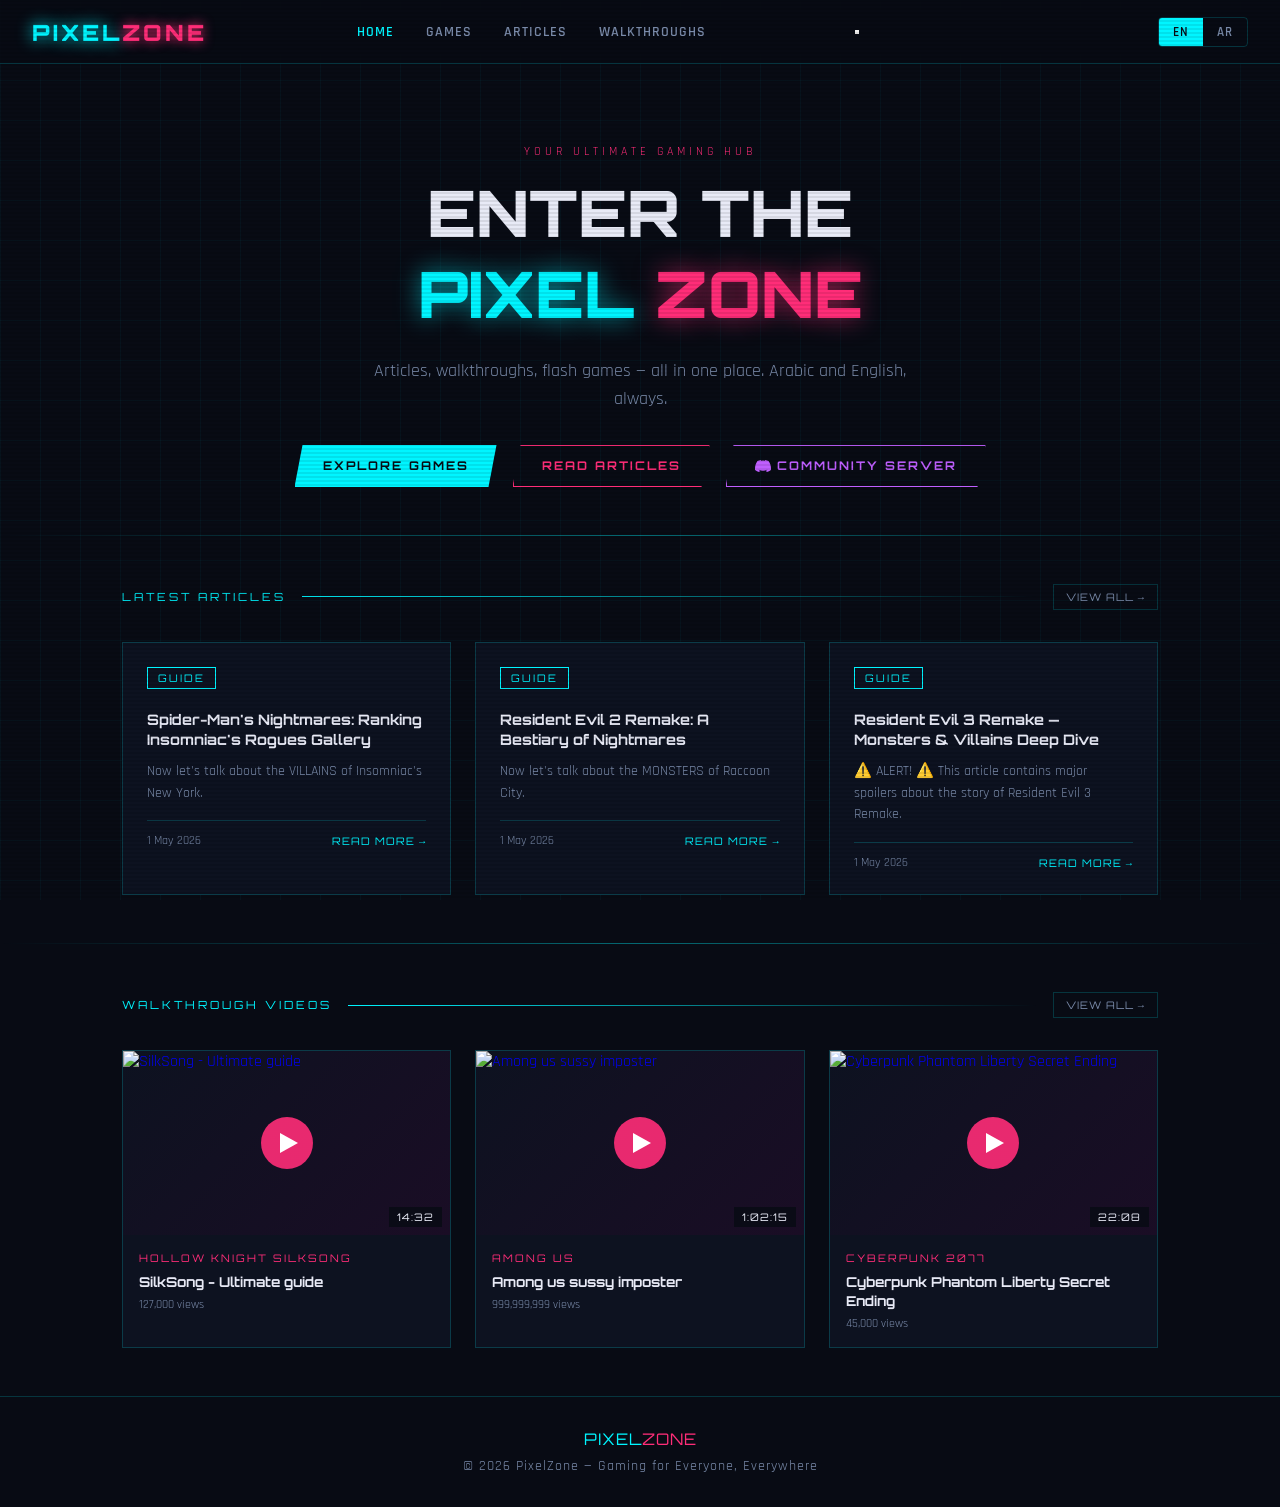
==== commit 4502fe87: "MOBILE UPDATE!!" ====
--- a/index.html
+++ b/index.html
@@ -628,7 +628,8 @@
     letter-spacing: 0px;
   }
 </style>
-</head>
+  <link rel="stylesheet" href="mobile.css">
+  </head>
 <body>
 <div class="scanlines"></div>
 <div class="grid-bg"></div>
@@ -641,6 +642,16 @@
     <li><a href="Articles/index.html" id="nav-articles">Articles</a></li>
     <li><a href="Walkthroughs/index.html" id="nav-walkthroughs">Walkthroughs</a></li>
   </ul>
+  
+  <!-- Hamburger Menu Button -->
+  <button class="hamburger" id="hamburger" aria-label="Menu">
+    <span></span>
+    <span></span>
+    <span></span>
+  </button>
+  
+  <!-- Menu Overlay -->
+  <div class="menu-overlay" id="menuOverlay"></div>
   <div class="lang-toggle">
     <button class="lang-btn" data-lang="en">EN</button>
     <button class="lang-btn" data-lang="ar">AR</button>
@@ -959,5 +970,45 @@
   
   console.log("📌 Homepage with bilingual article support active!");
 </script>
+
+<script>
+// Mobile Hamburger Menu
+function initMobileMenu() {
+  const hamburger = document.getElementById('hamburger');
+  const navLinks = document.querySelector('.nav-links');
+  const overlay = document.getElementById('menuOverlay');
+  
+  if (!hamburger || !navLinks) return;
+  
+  function toggleMenu() {
+    navLinks.classList.toggle('open');
+    hamburger.classList.toggle('open');
+    if (overlay) overlay.classList.toggle('open');
+    document.body.style.overflow = navLinks.classList.contains('open') ? 'hidden' : '';
+  }
+  
+  hamburger.addEventListener('click', toggleMenu);
+  if (overlay) {
+    overlay.addEventListener('click', toggleMenu);
+  }
+  
+  // Close menu when clicking a link
+  navLinks.querySelectorAll('a').forEach(link => {
+    link.addEventListener('click', () => {
+      navLinks.classList.remove('open');
+      hamburger.classList.remove('open');
+      if (overlay) overlay.classList.remove('open');
+      document.body.style.overflow = '';
+    });
+  });
+}
+
+// Initialize when DOM is ready
+if (document.readyState === 'loading') {
+  document.addEventListener('DOMContentLoaded', initMobileMenu);
+} else {
+  initMobileMenu();
+}
+</script>
 </body>
 </html>
--- a/mobile.css
+++ b/mobile.css
@@ -0,0 +1,173 @@
+/* ============================================
+   PIXELZONE - MOBILE RESPONSIVE STYLES
+   (Auto-generated - edit this file to customize)
+   ============================================ */
+
+@media (max-width: 768px) {
+  /* Navigation */
+  nav {
+    padding: 0 1rem;
+  }
+  
+  .nav-links {
+    position: fixed;
+    top: 64px;
+    left: -100%;
+    width: 75%;
+    max-width: 280px;
+    height: calc(100vh - 64px);
+    background: rgba(8, 11, 20, 0.98);
+    backdrop-filter: blur(16px);
+    flex-direction: column;
+    padding: 2rem 1rem;
+    gap: 1.5rem;
+    transition: left 0.3s ease;
+    z-index: 1000;
+    border-right: 1px solid var(--border-glow);
+  }
+  
+  .nav-links.open {
+    left: 0;
+  }
+  
+  .hamburger {
+    display: flex;
+    flex-direction: column;
+    gap: 5px;
+    cursor: pointer;
+    background: none;
+    border: none;
+    padding: 10px;
+    z-index: 1001;
+  }
+  
+  .hamburger span {
+    width: 25px;
+    height: 2px;
+    background: var(--neon-cyan);
+    transition: all 0.3s ease;
+  }
+  
+  .hamburger.open span:nth-child(1) {
+    transform: rotate(45deg) translate(5px, 5px);
+  }
+  
+  .hamburger.open span:nth-child(2) {
+    opacity: 0;
+  }
+  
+  .hamburger.open span:nth-child(3) {
+    transform: rotate(-45deg) translate(5px, -5px);
+  }
+  
+  .menu-overlay {
+    position: fixed;
+    top: 64px;
+    left: 0;
+    width: 100%;
+    height: calc(100vh - 64px);
+    background: rgba(0, 0, 0, 0.6);
+    z-index: 999;
+    display: none;
+  }
+  
+  .menu-overlay.open {
+    display: block;
+  }
+  
+  /* Grids become single column */
+  .articles-grid, .wt-grid, .games-grid {
+    grid-template-columns: 1fr;
+    gap: 1rem;
+  }
+  
+  /* Hero section */
+  .hero {
+    padding: 2rem 1rem;
+  }
+  
+  .hero-btns {
+    flex-direction: column;
+    align-items: center;
+  }
+  
+  .btn-primary, .btn-secondary, .btn-discord {
+    width: 100%;
+    max-width: 220px;
+    justify-content: center;
+  }
+  
+  /* Filters */
+  .controls {
+    flex-direction: column;
+  }
+  
+  .search-wrap {
+    max-width: 100%;
+  }
+  
+  .search-input {
+    font-size: 16px;
+  }
+  
+  .filter-group {
+    justify-content: center;
+  }
+  
+  .sort-row {
+    flex-direction: column;
+    align-items: stretch;
+  }
+  
+  .results-info {
+    margin-left: 0;
+    text-align: center;
+  }
+  
+  /* Article post */
+  .post-hero {
+    padding: 2rem 1rem;
+  }
+  
+  .post-body {
+    padding: 0 1rem 3rem;
+  }
+  
+  .review-score-box {
+    flex-direction: column;
+    text-align: center;
+  }
+  
+  .pro-con-box {
+    grid-template-columns: 1fr;
+  }
+  
+  /* Share buttons */
+  .share-buttons {
+    gap: 0.5rem;
+  }
+  
+  .share-btn {
+    font-size: 0.6rem;
+    padding: 6px 12px;
+  }
+}
+
+/* RTL mobile fixes */
+@media (max-width: 768px) {
+  [dir="rtl"] .nav-links {
+    left: auto;
+    right: -100%;
+    border-right: none;
+    border-left: 1px solid var(--border-glow);
+  }
+  
+  [dir="rtl"] .nav-links.open {
+    left: auto;
+    right: 0;
+  }
+  
+  [dir="rtl"] .results-info {
+    margin-right: 0;
+  }
+}
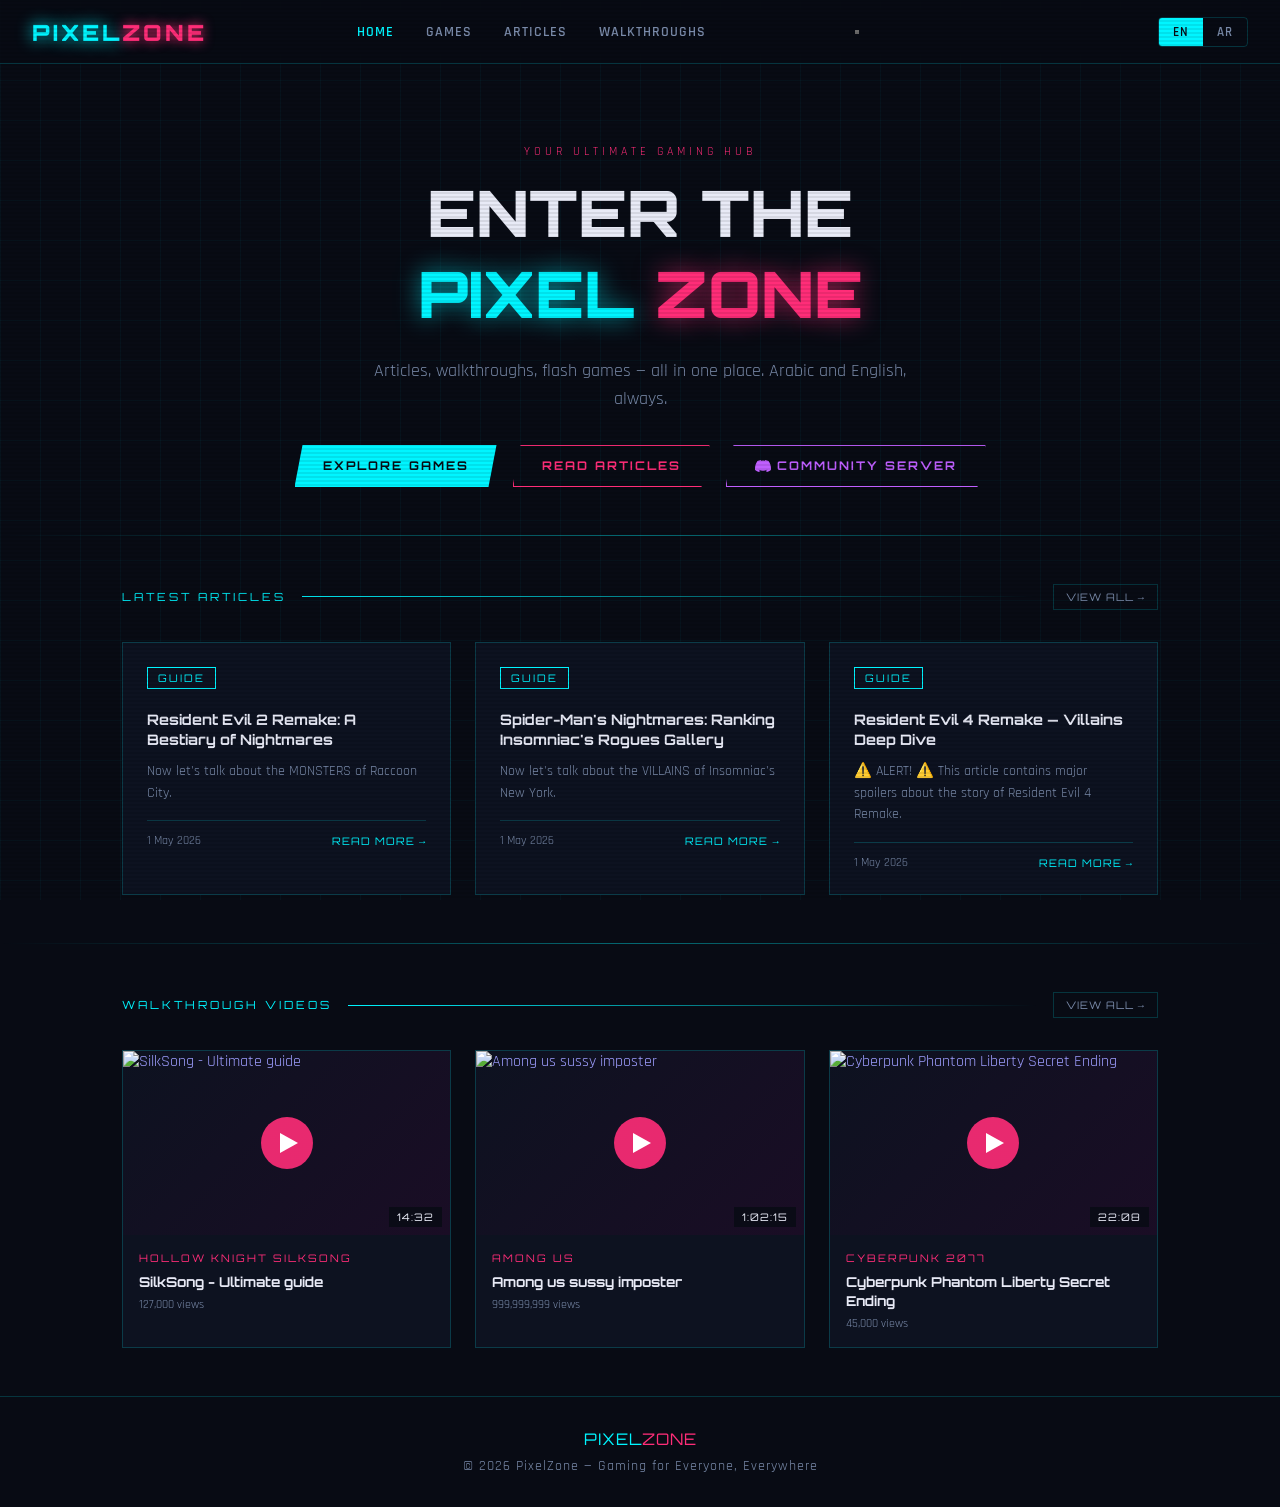
==== commit 0858cc9f: "BIG IMPROVEMENT WOW!" ====
--- a/index.html
+++ b/index.html
@@ -3,7 +3,40 @@
 <head>
 <meta charset="UTF-8">
 <meta name="viewport" content="width=device-width, initial-scale=1.0, viewport-fit=cover">
-<title>PixelZone — Ultimate Gaming Hub | بيكسل زون</title>
+<!-- PRIMARY SEO META TAGS -->
+<title>PixelZone — Ultimate Gaming Hub | Free Flash Games & Guides</title>
+<meta name="description" content="PixelZone is your ultimate gaming hub featuring free Flash games, in-depth game guides, walkthrough videos, reviews, and news. Join our gaming community of Resident Evil, Spider-Man, and more!">
+<meta name="keywords" content="flash games, game guides, walkthroughs, game reviews, resident evil, spider man, gaming hub, free online games, RE4 remake, pixel zone">
+<meta name="author" content="PixelZone">
+<meta name="robots" content="index, follow">
+<meta name="googlebot" content="index, follow">
+<meta name="language" content="en, ar">
+
+<!-- OPEN GRAPH (Social Media) -->
+<meta property="og:title" content="PixelZone — Ultimate Gaming Hub">
+<meta property="og:description" content="Free Flash games, guides, walkthroughs, and reviews. Join the PixelZone gaming community!">
+<meta property="og:image" content="https://stepstocoding.github.io/PixelZone/images/pixelzone-og.jpg">
+<meta property="og:url" content="https://stepstocoding.github.io/PixelZone/">
+<meta property="og:type" content="website">
+<meta property="og:site_name" content="PixelZone">
+
+<!-- TWITTER CARD -->
+<meta name="twitter:card" content="summary_large_image">
+<meta name="twitter:title" content="PixelZone — Ultimate Gaming Hub">
+<meta name="twitter:description" content="Free Flash games, guides, walkthroughs, and reviews for gamers!">
+<meta name="twitter:image" content="https://stepstocoding.github.io/PixelZone/images/pixelzone-twitter.jpg">
+
+<!-- CANONICAL URL -->
+<link rel="canonical" href="https://stepstocoding.github.io/PixelZone/">
+
+<!-- PERFORMANCE -->
+<link rel="preconnect" href="https://fonts.googleapis.com">
+<link rel="preconnect" href="https://fonts.gstatic.com" crossorigin>
+<link rel="dns-prefetch" href="https://www.youtube.com">
+
+<!-- THEME -->
+<meta name="theme-color" content="#080b14">
+<meta name="color-scheme" content="dark">
 <!-- Fonts: Latin + Arabic optimized -->
 <link href="https://fonts.googleapis.com/css2?family=Orbitron:wght@400;700;900&family=Rajdhani:wght@300;400;600;700&family=Cairo:wght@400;500;600;700;800&display=swap" rel="stylesheet">
 <style>
@@ -629,6 +662,37 @@
   }
 </style>
   <link rel="stylesheet" href="mobile.css">
+<script type="application/ld+json">
+{
+  "@context": "https://schema.org",
+  "@type": "WebSite",
+  "name": "PixelZone",
+  "url": "https://stepstocoding.github.io/PixelZone/",
+  "description": "Ultimate gaming hub with free Flash games, guides, walkthroughs, and reviews for Resident Evil, Spider-Man, and more.",
+  "potentialAction": {
+    "@type": "SearchAction",
+    "target": {
+      "@type": "EntryPoint",
+      "urlTemplate": "https://stepstocoding.github.io/PixelZone/Articles/index.html?search={search_term_string}"
+    },
+    "query-input": "required name=search_term_string"
+  },
+  "sameAs": [
+    "https://discord.gg/dXzpsaJT8c",
+    "https://www.youtube.com/@Pixel-Zone3"
+  ],
+  "inLanguage": ["en", "ar"],
+  "copyrightYear": "2026",
+  "publisher": {
+    "@type": "Organization",
+    "name": "PixelZone",
+    "logo": {
+      "@type": "ImageObject",
+      "url": "https://stepstocoding.github.io/PixelZone/images/logo.png"
+    }
+  }
+}
+</script>
   </head>
 <body>
 <div class="scanlines"></div>
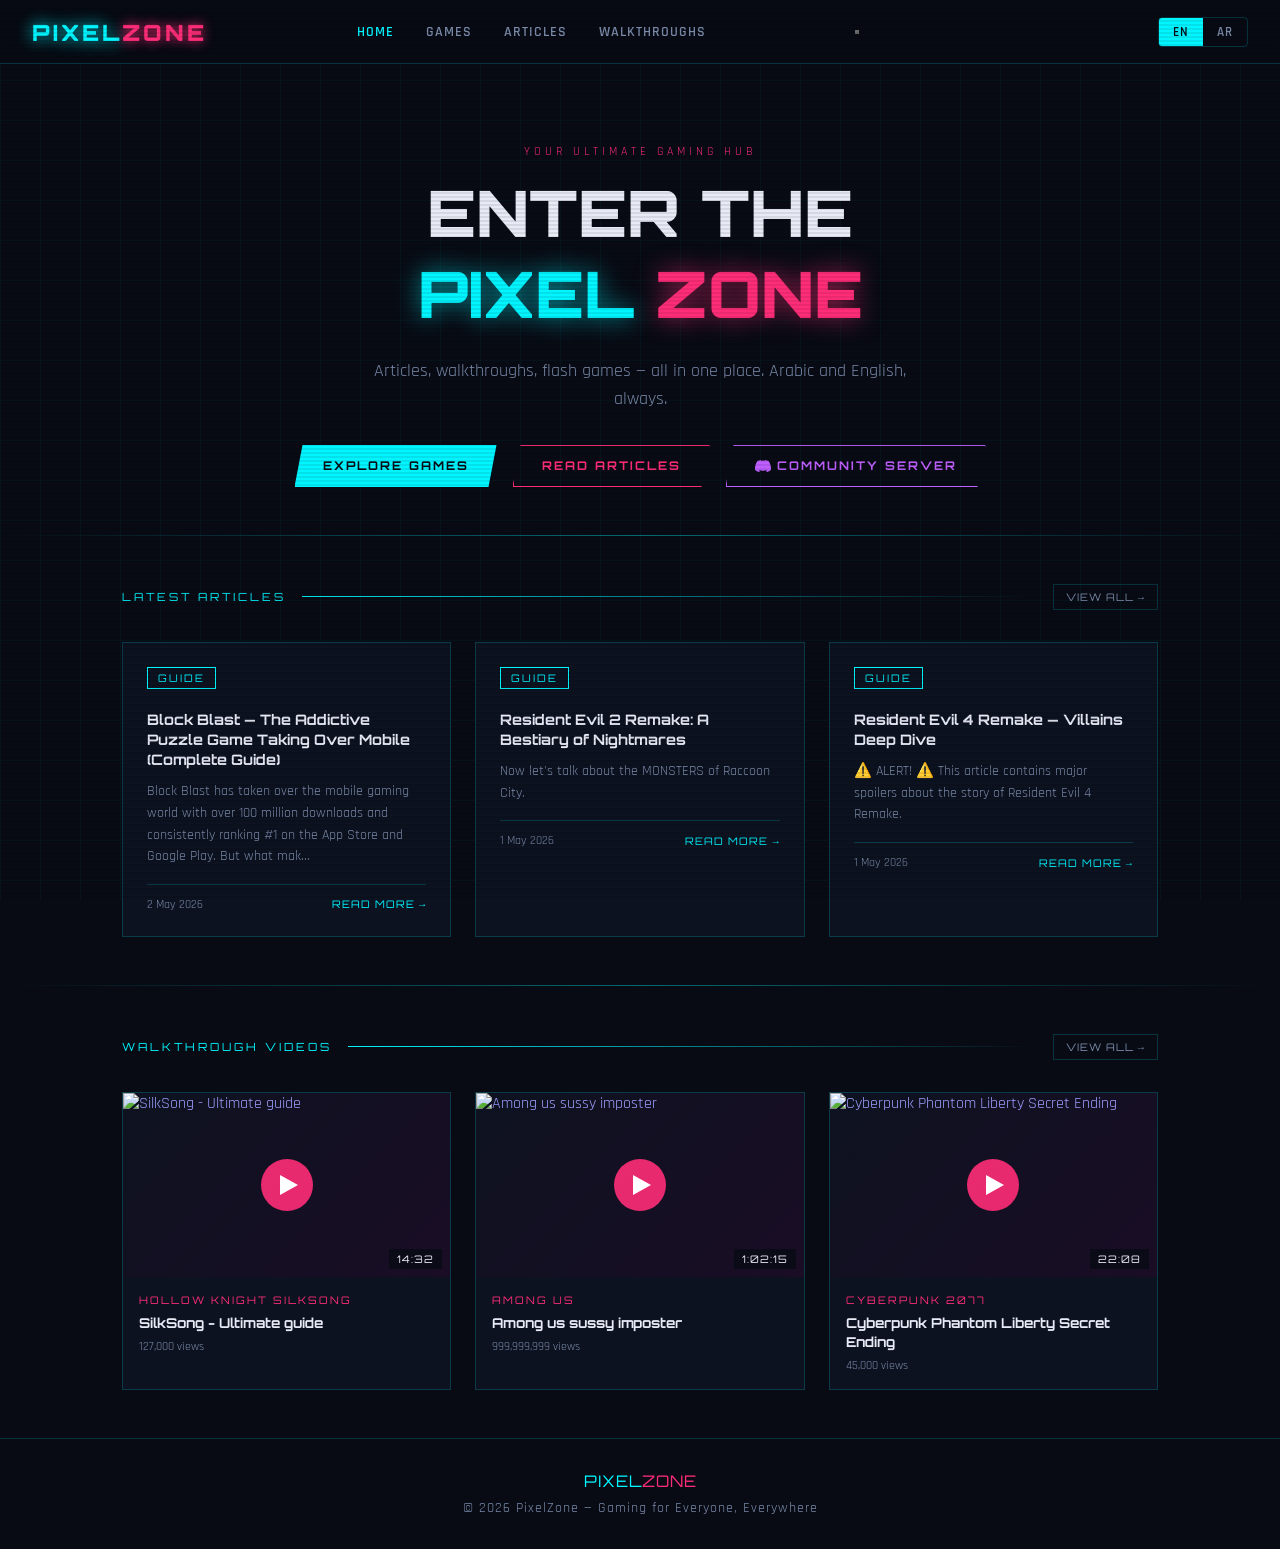
==== commit e3b0bd65: "half fixed PLEASE" ====
--- a/index.html
+++ b/index.html
@@ -659,6 +659,167 @@
   body.lang-ar .btn-secondary,
   body.lang-ar .btn-discord {
     letter-spacing: 0px;
+  }
+
+  /* MOBILE RESPONSIVE STYLES */
+  @media (max-width: 768px) {
+    nav {
+      padding: 0 1rem;
+    }
+    
+    .nav-links {
+      position: fixed;
+      top: 64px;
+      left: -100%;
+      width: 75%;
+      max-width: 280px;
+      height: calc(100vh - 64px);
+      background: rgba(8, 11, 20, 0.98);
+      backdrop-filter: blur(16px);
+      flex-direction: column;
+      padding: 2rem 1rem;
+      gap: 1.5rem;
+      transition: left 0.3s ease;
+      z-index: 1000;
+      border-right: 1px solid var(--border-glow);
+    }
+    
+    .nav-links.open {
+      left: 0;
+    }
+    
+    .hamburger {
+      display: flex;
+      flex-direction: column;
+      gap: 5px;
+      cursor: pointer;
+      background: none;
+      border: none;
+      padding: 10px;
+      z-index: 1001;
+    }
+    
+    .hamburger span {
+      width: 25px;
+      height: 2px;
+      background: var(--neon-cyan);
+      transition: all 0.3s ease;
+    }
+    
+    .hamburger.open span:nth-child(1) {
+      transform: rotate(45deg) translate(5px, 5px);
+    }
+    
+    .hamburger.open span:nth-child(2) {
+      opacity: 0;
+    }
+    
+    .hamburger.open span:nth-child(3) {
+      transform: rotate(-45deg) translate(5px, -5px);
+    }
+    
+    .menu-overlay {
+      position: fixed;
+      top: 64px;
+      left: 0;
+      width: 100%;
+      height: calc(100vh - 64px);
+      background: rgba(0, 0, 0, 0.6);
+      z-index: 999;
+      display: none;
+    }
+    
+    .menu-overlay.open {
+      display: block;
+    }
+    
+    .articles-grid, .wt-grid, .games-grid {
+      grid-template-columns: 1fr;
+      gap: 1rem;
+    }
+    
+    .hero {
+      padding: 2rem 1rem;
+    }
+    
+    .hero-btns {
+      flex-direction: column;
+      align-items: center;
+    }
+    
+    .btn-primary, .btn-secondary, .btn-discord {
+      width: 100%;
+      max-width: 220px;
+      justify-content: center;
+    }
+    
+    .controls {
+      flex-direction: column;
+    }
+    
+    .search-wrap {
+      max-width: 100%;
+    }
+    
+    .search-input {
+      font-size: 16px;
+    }
+    
+    .filter-group {
+      justify-content: center;
+    }
+    
+    .sort-row {
+      flex-direction: column;
+      align-items: stretch;
+    }
+    
+    .results-info {
+      margin-left: 0;
+      text-align: center;
+    }
+    
+    .post-hero {
+      padding: 2rem 1rem;
+    }
+    
+    .post-body {
+      padding: 0 1rem 3rem;
+    }
+    
+    .review-score-box {
+      flex-direction: column;
+      text-align: center;
+    }
+    
+    .pro-con-box {
+      grid-template-columns: 1fr;
+    }
+    
+    .share-buttons {
+      gap: 0.5rem;
+    }
+    
+    .share-btn {
+      font-size: 0.6rem;
+      padding: 6px 12px;
+    }
+  }
+  
+  [dir="rtl"] .nav-links {
+    left: auto;
+    right: -100%;
+    border-right: none;
+    border-left: 1px solid var(--border-glow);
+  }
+  
+  [dir="rtl"] .nav-links.open {
+    left: auto;
+    right: 0;
+  }
+  
+  [dir="rtl"] .results-info {
+    margin-right: 0;
   }
 </style>
   <link rel="stylesheet" href="mobile.css">
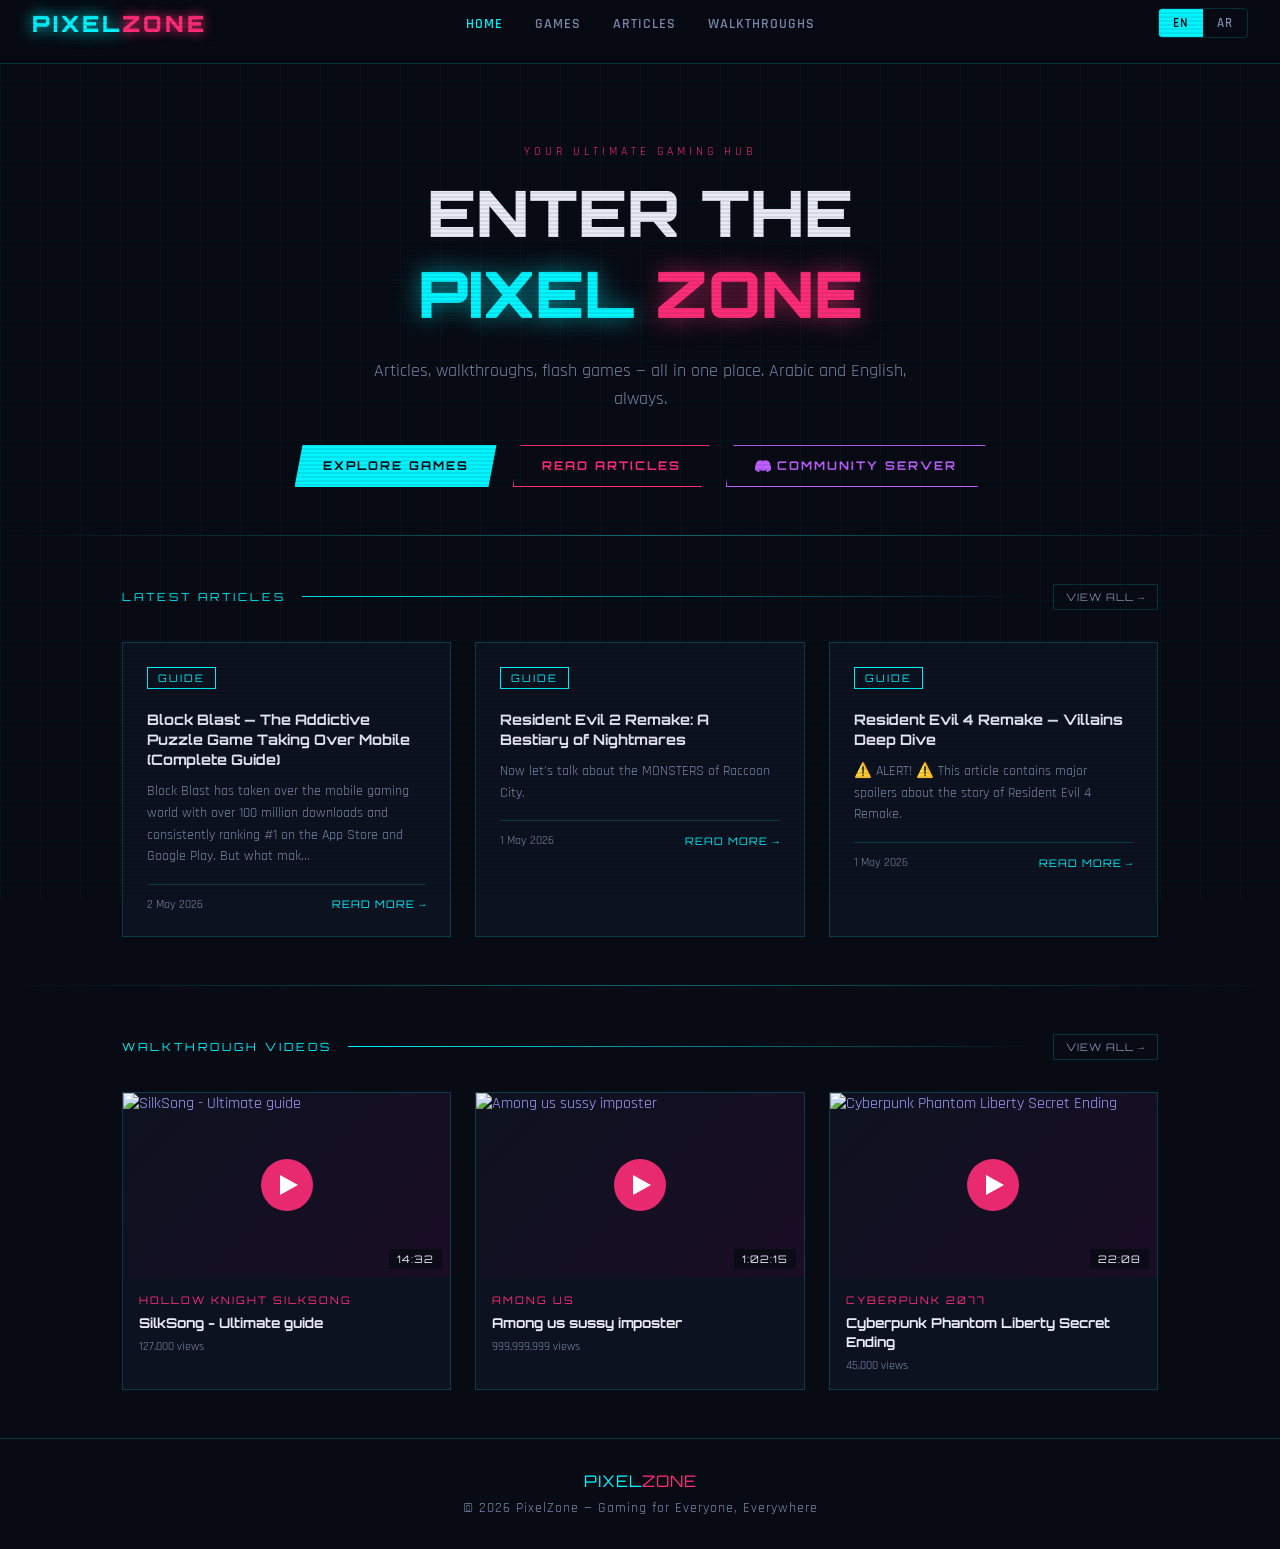
==== commit 8505fb3f: "Fixed maybe" ====
--- a/index.html
+++ b/index.html
@@ -3,7 +3,6 @@
 <head>
 <meta charset="UTF-8">
 <meta name="viewport" content="width=device-width, initial-scale=1.0, viewport-fit=cover">
-<!-- PRIMARY SEO META TAGS -->
 <title>PixelZone — Ultimate Gaming Hub | Free Flash Games & Guides</title>
 <meta name="description" content="PixelZone is your ultimate gaming hub featuring free Flash games, in-depth game guides, walkthrough videos, reviews, and news. Join our gaming community of Resident Evil, Spider-Man, and more!">
 <meta name="keywords" content="flash games, game guides, walkthroughs, game reviews, resident evil, spider man, gaming hub, free online games, RE4 remake, pixel zone">
@@ -12,7 +11,6 @@
 <meta name="googlebot" content="index, follow">
 <meta name="language" content="en, ar">
 
-<!-- OPEN GRAPH (Social Media) -->
 <meta property="og:title" content="PixelZone — Ultimate Gaming Hub">
 <meta property="og:description" content="Free Flash games, guides, walkthroughs, and reviews. Join the PixelZone gaming community!">
 <meta property="og:image" content="https://stepstocoding.github.io/PixelZone/images/pixelzone-og.jpg">
@@ -20,24 +18,19 @@
 <meta property="og:type" content="website">
 <meta property="og:site_name" content="PixelZone">
 
-<!-- TWITTER CARD -->
 <meta name="twitter:card" content="summary_large_image">
 <meta name="twitter:title" content="PixelZone — Ultimate Gaming Hub">
 <meta name="twitter:description" content="Free Flash games, guides, walkthroughs, and reviews for gamers!">
 <meta name="twitter:image" content="https://stepstocoding.github.io/PixelZone/images/pixelzone-twitter.jpg">
 
-<!-- CANONICAL URL -->
 <link rel="canonical" href="https://stepstocoding.github.io/PixelZone/">
 
-<!-- PERFORMANCE -->
 <link rel="preconnect" href="https://fonts.googleapis.com">
 <link rel="preconnect" href="https://fonts.gstatic.com" crossorigin>
 <link rel="dns-prefetch" href="https://www.youtube.com">
 
-<!-- THEME -->
 <meta name="theme-color" content="#080b14">
 <meta name="color-scheme" content="dark">
-<!-- Fonts: Latin + Arabic optimized -->
 <link href="https://fonts.googleapis.com/css2?family=Orbitron:wght@400;700;900&family=Rajdhani:wght@300;400;600;700&family=Cairo:wght@400;500;600;700;800&display=swap" rel="stylesheet">
 <style>
   * {
@@ -97,19 +90,20 @@
     z-index: 0;
   }
 
+  /* FIXED: Added grid tracking system for true element centering */
   nav {
     position: sticky;
     top: 0;
     z-index: 100;
     background: rgba(8, 11, 20, 0.92);
     backdrop-filter: blur(12px);
+    -webkit-backdrop-filter: blur(12px);
     border-bottom: 1px solid var(--border-glow);
     padding: 0 2rem;
-    display: flex;
+    display: grid;
+    grid-template-columns: 1fr auto 1fr;
     align-items: center;
-    justify-content: space-between;
     height: 64px;
-    flex-wrap: wrap;
   }
 
   .logo {
@@ -120,6 +114,7 @@
     text-decoration: none;
     color: var(--neon-cyan);
     text-shadow: 0 0 16px var(--neon-cyan);
+    justify-self: start;
   }
 
   .logo span {
@@ -127,10 +122,13 @@
     text-shadow: 0 0 12px var(--neon-pink);
   }
 
+  /* FIXED: Centers nav links perfectly inside grid container */
   .nav-links {
     display: flex;
     gap: 2rem;
     list-style: none;
+    grid-column: 2;
+    justify-content: center;
   }
 
   .nav-links a {
@@ -146,6 +144,15 @@
   .nav-links a:hover,
   .nav-links a.active {
     color: var(--neon-cyan);
+  }
+
+  /* FIXED: Aligns actions wrapper to the far right side of grid layout */
+  .nav-actions {
+    grid-column: 3;
+    justify-self: end;
+    display: flex;
+    align-items: center;
+    gap: 1rem;
   }
 
   .lang-toggle {
@@ -173,6 +180,25 @@
     color: #080b14;
   }
 
+  /* FIXED: Hidden on desktop layout, active on mobile breakdown */
+  .hamburger {
+    display: none;
+    flex-direction: column;
+    gap: 5px;
+    cursor: pointer;
+    background: none;
+    border: none;
+    padding: 5px;
+    z-index: 1001;
+  }
+  
+  .hamburger span {
+    width: 25px;
+    height: 2px;
+    background: var(--neon-cyan);
+    transition: all 0.3s ease;
+  }
+
   .hero {
     position: relative;
     z-index: 1;
@@ -663,8 +689,10 @@
 
   /* MOBILE RESPONSIVE STYLES */
   @media (max-width: 768px) {
+    /* FIXED: Adjusted navigation to grid/flex mechanics for sleek mobile integration */
     nav {
       padding: 0 1rem;
+      grid-template-columns: 1fr auto;
     }
     
     .nav-links {
@@ -676,34 +704,27 @@
       height: calc(100vh - 64px);
       background: rgba(8, 11, 20, 0.98);
       backdrop-filter: blur(16px);
+      -webkit-backdrop-filter: blur(16px);
       flex-direction: column;
       padding: 2rem 1rem;
       gap: 1.5rem;
       transition: left 0.3s ease;
       z-index: 1000;
       border-right: 1px solid var(--border-glow);
+      justify-content: flex-start;
     }
     
     .nav-links.open {
       left: 0;
     }
+
+    .nav-actions {
+      grid-column: 2;
+      gap: 0.5rem;
+    }
     
     .hamburger {
       display: flex;
-      flex-direction: column;
-      gap: 5px;
-      cursor: pointer;
-      background: none;
-      border: none;
-      padding: 10px;
-      z-index: 1001;
-    }
-    
-    .hamburger span {
-      width: 25px;
-      height: 2px;
-      background: var(--neon-cyan);
-      transition: all 0.3s ease;
     }
     
     .hamburger.open span:nth-child(1) {
@@ -752,58 +773,6 @@
       max-width: 220px;
       justify-content: center;
     }
-    
-    .controls {
-      flex-direction: column;
-    }
-    
-    .search-wrap {
-      max-width: 100%;
-    }
-    
-    .search-input {
-      font-size: 16px;
-    }
-    
-    .filter-group {
-      justify-content: center;
-    }
-    
-    .sort-row {
-      flex-direction: column;
-      align-items: stretch;
-    }
-    
-    .results-info {
-      margin-left: 0;
-      text-align: center;
-    }
-    
-    .post-hero {
-      padding: 2rem 1rem;
-    }
-    
-    .post-body {
-      padding: 0 1rem 3rem;
-    }
-    
-    .review-score-box {
-      flex-direction: column;
-      text-align: center;
-    }
-    
-    .pro-con-box {
-      grid-template-columns: 1fr;
-    }
-    
-    .share-buttons {
-      gap: 0.5rem;
-    }
-    
-    .share-btn {
-      font-size: 0.6rem;
-      padding: 6px 12px;
-    }
   }
   
   [dir="rtl"] .nav-links {
@@ -817,12 +786,7 @@
     left: auto;
     right: 0;
   }
-  
-  [dir="rtl"] .results-info {
-    margin-right: 0;
-  }
 </style>
-  <link rel="stylesheet" href="mobile.css">
 <script type="application/ld+json">
 {
   "@context": "https://schema.org",
@@ -854,13 +818,14 @@
   }
 }
 </script>
-  </head>
+</head>
 <body>
 <div class="scanlines"></div>
 <div class="grid-bg"></div>
 
 <nav>
   <a href="index.html" class="logo">PIXEL<span>ZONE</span></a>
+  
   <ul class="nav-links">
     <li><a href="index.html" class="active" id="nav-home">Home</a></li>
     <li><a href="Games/index.html" id="nav-games">Games</a></li>
@@ -868,19 +833,20 @@
     <li><a href="Walkthroughs/index.html" id="nav-walkthroughs">Walkthroughs</a></li>
   </ul>
   
-  <!-- Hamburger Menu Button -->
-  <button class="hamburger" id="hamburger" aria-label="Menu">
-    <span></span>
-    <span></span>
-    <span></span>
-  </button>
-  
-  <!-- Menu Overlay -->
+  <div class="nav-actions">
+    <div class="lang-toggle">
+      <button class="lang-btn" data-lang="en">EN</button>
+      <button class="lang-btn" data-lang="ar">AR</button>
+    </div>
+    
+    <button class="hamburger" id="hamburger" aria-label="Menu">
+      <span></span>
+      <span></span>
+      <span></span>
+    </button>
+  </div>
+
   <div class="menu-overlay" id="menuOverlay"></div>
-  <div class="lang-toggle">
-    <button class="lang-btn" data-lang="en">EN</button>
-    <button class="lang-btn" data-lang="ar">AR</button>
-  </div>
 </nav>
 
 <div class="hero">
@@ -902,7 +868,6 @@
 
 <div class="glow-line"></div>
 
-<!-- LATEST ARTICLES -->
 <div class="section">
   <div class="section-header">
     <span class="section-label" id="section-articles-label">Latest Articles</span>
@@ -910,13 +875,11 @@
     <a href="Articles/index.html" class="view-all" id="view-all-articles">VIEW ALL →</a>
   </div>
   <div class="articles-grid" id="homeArticlesGrid">
-    <!-- skeletons replaced dynamically -->
-  </div>
+    </div>
 </div>
 
 <div class="glow-line"></div>
 
-<!-- LATEST WALKTHROUGHS -->
 <div class="section">
   <div class="section-header">
     <span class="section-label" id="section-walkthroughs-label">Walkthrough Videos</span>
@@ -924,8 +887,7 @@
     <a href="Walkthroughs/index.html" class="view-all" id="view-all-walkthroughs">VIEW ALL →</a>
   </div>
   <div class="wt-grid" id="homeWtGrid">
-    <!-- skeletons -->
-  </div>
+    </div>
 </div>
 
 <footer>
@@ -986,12 +948,10 @@
   let cachedArticles = [];
   let cachedWalkthroughs = [];
 
-  // Get saved language from localStorage
   function getSavedLanguage() {
     return localStorage.getItem('pixelzoneLang') || 'en';
   }
 
-  // Helper to update static UI elements based on language
   function updateStaticUI(lang) {
     const t = translations[lang];
     document.getElementById('hero-eyebrow').innerText = t.heroEyebrow;
@@ -1019,7 +979,6 @@
     return date.toLocaleDateString('en-GB', { day: 'numeric', month: 'short', year: 'numeric' });
   }
 
-  // Get display title and excerpt based on language (bilingual support)
   function getDisplayTitle(article, lang) {
     if (lang === 'ar' && article.title_ar) {
       return article.title_ar;
@@ -1034,9 +993,7 @@
     return article.excerpt_en || article.excerpt || '';
   }
 
-  // Get correct article file based on language
   function getArticleFile(article, lang) {
-    // If bilingual with separate files
     if (article.is_bilingual) {
       if (lang === 'ar' && article.file_ar) {
         return article.file_ar;
@@ -1044,11 +1001,9 @@
         return article.file_en;
       }
     }
-    // Fallback to default file
     return article.file;
   }
 
-  // Render articles using latest 3 (sorted by date desc)
   function renderArticles(lang) {
     const grid = document.getElementById('homeArticlesGrid');
     const t = translations[lang];
@@ -1057,7 +1012,6 @@
       return;
     }
     
-    // SORT by date descending and take first 3 -> exactly latest 3 articles
     const latestArticles = [...cachedArticles]
       .filter(a => a.date)
       .sort((a, b) => new Date(b.date) - new Date(a.date))
@@ -1134,7 +1088,6 @@
     updateStaticUI(currentLang);
     renderArticles(currentLang);
     renderWalkthroughs(currentLang);
-    // Adjust font direction & RTL attribute
     document.body.setAttribute('dir', currentLang === 'ar' ? 'rtl' : 'ltr');
     if (currentLang === 'ar') {
       document.body.classList.add('lang-ar');
@@ -1143,7 +1096,6 @@
       document.body.classList.remove('lang-ar');
       document.documentElement.lang = 'en';
     }
-    // update active language button styles
     document.querySelectorAll('.lang-btn').forEach(btn => {
       if (btn.getAttribute('data-lang') === currentLang) {
         btn.classList.add('active');
@@ -1151,7 +1103,6 @@
         btn.classList.remove('active');
       }
     });
-    // Save language preference
     localStorage.setItem('pixelzoneLang', currentLang);
   }
 
@@ -1161,7 +1112,6 @@
     refreshAllContent();
   }
 
-  // Load manifest and cache data
   const MANIFEST_URL = 'pixelzone-manifest.json';
   function loadManifest() {
     fetch(MANIFEST_URL)
@@ -1178,26 +1128,19 @@
       });
   }
 
-  // Attach language switchers
   document.querySelectorAll('.lang-btn').forEach(btn => {
-    btn.addEventListener('click', (e) => {
+    btn.addEventListener('click', () => {
       const lang = btn.getAttribute('data-lang');
       if (lang) setLang(lang);
     });
   });
 
-  // Initialize with saved language
   const savedLang = getSavedLanguage();
   currentLang = savedLang;
-  
-  // initial load
   loadManifest();
-  
-  console.log("📌 Homepage with bilingual article support active!");
 </script>
 
 <script>
-// Mobile Hamburger Menu
 function initMobileMenu() {
   const hamburger = document.getElementById('hamburger');
   const navLinks = document.querySelector('.nav-links');
@@ -1217,7 +1160,6 @@
     overlay.addEventListener('click', toggleMenu);
   }
   
-  // Close menu when clicking a link
   navLinks.querySelectorAll('a').forEach(link => {
     link.addEventListener('click', () => {
       navLinks.classList.remove('open');
@@ -1228,7 +1170,6 @@
   });
 }
 
-// Initialize when DOM is ready
 if (document.readyState === 'loading') {
   document.addEventListener('DOMContentLoaded', initMobileMenu);
 } else {
